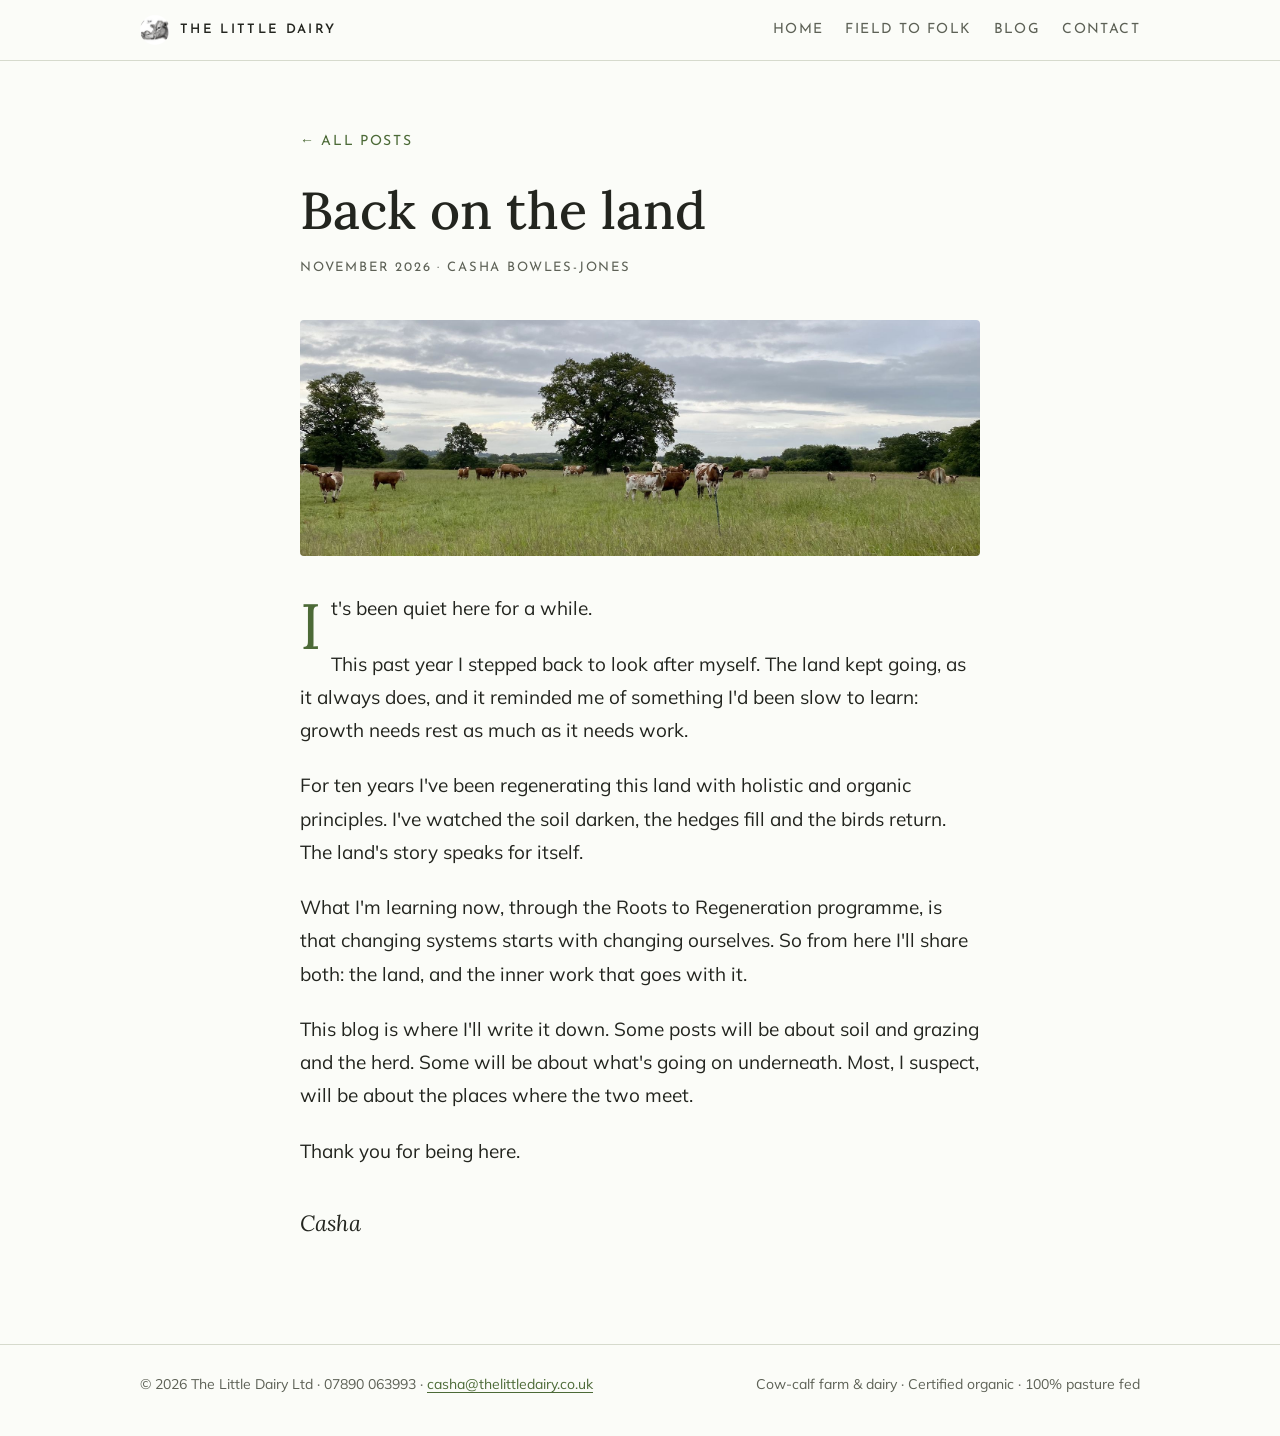
==== back-on-the-land.html @ 722e57b2 "Put the previous blog post back while Casha checks the new one Co-Authored-By: Claude Opus 5.5 <nore" ====
<!doctype html>
<html lang="en-GB">
<head>
<meta charset="utf-8">
<meta name="viewport" content="width=device-width, initial-scale=1, viewport-fit=cover">
<title>Back on the land · The Little Dairy</title>
<meta name="claude:viewport-fit-sides" content="cover">
<meta name="description" content="After a year of stepping back, Casha returns to the land and to writing.">
<meta property="og:type" content="website">
<meta property="og:site_name" content="The Little Dairy">
<meta property="og:title" content="Back on the land · The Little Dairy">
<meta property="og:description" content="After a year of stepping back, Casha returns to the land and to writing.">
<meta property="og:url" content="https://thelittledairy.co.uk/back-on-the-land.html">
<meta property="og:image" content="https://thelittledairy.co.uk/img/share.jpg">
<meta property="og:image:width" content="1200">
<meta property="og:image:height" content="630">
<meta property="og:image:alt" content="The Little Dairy herd grazing on organic pasture in Shropshire">
<meta name="twitter:card" content="summary_large_image">
<link rel="canonical" href="https://thelittledairy.co.uk/back-on-the-land.html">
<link rel="icon" type="image/png" href="favicon.png">
<link rel="apple-touch-icon" href="apple-touch-icon.png">
<link rel="preconnect" href="https://fonts.googleapis.com">
<link rel="preconnect" href="https://fonts.gstatic.com" crossorigin>
<link rel="stylesheet" href="https://fonts.googleapis.com/css2?family=Josefin+Sans:wght@300;400;600&family=Lora:ital,wght@0,500;1,500&family=Mulish:wght@400;600&display=swap">
<link rel="stylesheet" href="style.css">
</head>
<body>

<header class="bar">
  <div class="inner">
    <a class="wordmark" href="index.html"><img src="favicon.png" alt="" width="30" height="30">The Little Dairy</a>
    <nav class="nav" aria-label="Main">
      <a href="index.html">Home</a>
      <a href="field-to-folk.html">Field to Folk</a>
      <a href="blog.html">Blog</a>
      <a href="index.html#contact">Contact</a>
    </nav>
  </div>
</header>

<main>
  <article class="article">
    <div class="inner">
      <a class="back" href="blog.html">← All posts</a>
      <h1 style="margin-top:28px">Back on the land</h1>
      <p class="meta">November 2026 · Casha Bowles-Jones</p>
      <img class="post-img" src="img/cows-and-pasture.jpg" width="1800" height="625" alt="The herd grazing across a wide green pasture under a cloudy sky">
      <p>It's been quiet here for a while.</p>
      <p>This past year I stepped back to look after myself. The land kept going, as it always does, and it reminded me of something I'd been slow to learn: growth needs rest as much as it needs work.</p>
      <p>For ten years I've been regenerating this land with holistic and organic principles. I've watched the soil darken, the hedges fill and the birds return. The land's story speaks for itself.</p>
      <p>What I'm learning now, through the Roots to Regeneration programme, is that changing systems starts with changing ourselves. So from here I'll share both: the land, and the inner work that goes with it.</p>
      <p>This blog is where I'll write it down. Some posts will be about soil and grazing and the herd. Some will be about what's going on underneath. Most, I suspect, will be about the places where the two meet.</p>
      <p>Thank you for being here.</p>
      <p class="sign">Casha</p>
    </div>
  </article>
</main>

<footer>
  <div class="inner">
    <span>© 2026 The Little Dairy Ltd · 07890 063993 · <a href="mailto:casha@thelittledairy.co.uk">casha@thelittledairy.co.uk</a></span>
    <span>Cow-calf farm &amp; dairy · Certified organic · 100% pasture fed</span>
  </div>
</footer>

</body>
</html>
---- style.css ----
/* The Little Dairy: one calm column like a hand-drawn label; logo oval leads, sections follow down the page */
:root {
  --paper: #fbfcf8;
  --ink: #23251f;
  --soft: #5d6156;
  --rule: #d6dacd;
  --pasture: #4c6a37;
  --pasture-ink: #ffffff;
  --band: #eef1e7;
  --display: "Lora", Georgia, "Times New Roman", serif;
  --label: "Josefin Sans", "Gill Sans", "Helvetica Neue", Arial, sans-serif;
  --body: "Mulish", "Helvetica Neue", Arial, sans-serif;
}
@media (prefers-color-scheme: dark) {
  :root:not([data-theme="light"]) {
    --paper: #161813; --ink: #eceee6; --soft: #a9ae9f; --rule: #33372d;
    --pasture: #a4c487; --pasture-ink: #121510; --band: #1e211a; color-scheme: dark;
  }
}
:root[data-theme="dark"] {
  --paper: #161813; --ink: #eceee6; --soft: #a9ae9f; --rule: #33372d;
  --pasture: #a4c487; --pasture-ink: #121510; --band: #1e211a; color-scheme: dark;
}
* { box-sizing: border-box; }
html { scroll-behavior: smooth; }
@media (prefers-reduced-motion: reduce) { html { scroll-behavior: auto; } }
body {
  margin: 0; background: var(--paper); color: var(--ink);
  font-family: var(--body); font-size: 17px; line-height: 1.65;
}
img { max-width: 100%; height: auto; }
a { color: var(--pasture); text-underline-offset: 3px; }
a:focus-visible { outline: 3px solid var(--pasture); outline-offset: 3px; border-radius: 2px; }

.inner {
  max-width: 1040px; margin: 0 auto;
  padding-left: max(20px, env(safe-area-inset-left, 0px));
  padding-right: max(20px, env(safe-area-inset-right, 0px));
}

/* top bar */
.bar { border-bottom: 1px solid var(--rule); }
.bar .inner { display: flex; align-items: center; justify-content: space-between; gap: 10px 16px; padding-block: 14px; flex-wrap: wrap; }
.wordmark { display: flex; align-items: center; gap: 10px; font-family: var(--label); font-weight: 600; letter-spacing: .18em; text-transform: uppercase; font-size: 13px; color: var(--ink); text-decoration: none; }
.wordmark img { width: 30px; height: 30px; border-radius: 50%; }
.nav { display: flex; gap: 22px; flex-wrap: wrap; }
.nav a { font-family: var(--label); font-size: 14px; letter-spacing: .1em; text-transform: uppercase; color: var(--soft); text-decoration: none; padding-block: 4px; border-bottom: 1px solid transparent; }
.nav a:hover { color: var(--ink); }
.nav a[aria-current="page"] { color: var(--ink); border-bottom-color: var(--pasture); }

/* type */
.eyebrow { font-family: var(--label); font-size: 13px; letter-spacing: .2em; text-transform: uppercase; color: var(--pasture); margin: 0 0 14px; }
h1, h2, h3 { font-family: var(--display); font-weight: 500; text-wrap: balance; margin: 0; }
h1 { font-size: clamp(34px, 5vw, 52px); line-height: 1.12; }
h1 em, h2 em { font-style: italic; color: var(--pasture); }
h2 { font-size: clamp(28px, 3.6vw, 38px); line-height: 1.2; }
.lede { font-size: 19px; color: var(--soft); max-width: 34em; margin: 20px 0 0; }

/* home hero */
.hero .inner { display: grid; grid-template-columns: minmax(0, 300px) minmax(0, 1fr); gap: 56px; align-items: center; padding-block: 56px 64px; }
.oval { width: 100%; max-width: 300px; justify-self: center; filter: drop-shadow(0 10px 24px rgba(30, 40, 20, .12)); }
.badges { list-style: none; padding: 0; margin: 28px 0 0; display: flex; flex-wrap: wrap; gap: 10px; }
.badges li { font-family: var(--label); font-size: 13px; letter-spacing: .14em; text-transform: uppercase; border: 1px solid var(--rule); padding: 8px 14px 6px; border-radius: 999px; color: var(--ink); }

/* inner page head */
.page-head .inner { padding-block: 64px 24px; }
.page-head .lede { max-width: 38em; }

/* sections */
section { scroll-margin-top: 24px; }
.block .inner { padding-block: 72px; }
.block + .block .inner { border-top: 1px solid var(--rule); }
.band { background: var(--band); }
.band .inner, .band + .block .inner { border-top: 0 !important; }
.section-head { max-width: 40em; margin-bottom: 36px; }
.section-head p { color: var(--soft); margin: 14px 0 0; }

.story { display: grid; grid-template-columns: minmax(0, 1.1fr) minmax(0, .9fr); gap: 56px; align-items: start; }
.story p { margin: 0 0 18px; max-width: 36em; }
.quote { font-family: var(--display); font-style: italic; font-size: 24px; line-height: 1.4; margin: 0; padding-left: 22px; border-left: 2px solid var(--pasture); color: var(--ink); }
.quote cite { display: block; margin-top: 12px; font-family: var(--label); font-style: normal; font-size: 13px; letter-spacing: .14em; text-transform: uppercase; color: var(--soft); }

.ways { display: grid; grid-template-columns: repeat(3, minmax(0, 1fr)); gap: 40px; }
.ways h3 { font-size: 22px; margin-bottom: 10px; }
.ways p { margin: 0; color: var(--soft); }
.tag { font-family: var(--label); font-size: 12px; letter-spacing: .2em; text-transform: uppercase; color: var(--pasture); display: block; margin-bottom: 10px; }

/* coming soon */
.soon { display: grid; grid-template-columns: minmax(0, 1fr) minmax(0, 1fr); gap: 48px; align-items: center; }
.soon-mark { font-family: var(--display); font-style: italic; font-size: clamp(40px, 6vw, 64px); line-height: 1.05; color: var(--pasture); margin: 0; }
.soon p { margin: 0 0 16px; color: var(--soft); max-width: 34em; }

/* teaser cards */
.cards { display: grid; grid-template-columns: repeat(3, minmax(0, 1fr)); gap: 24px; }
.card { border: 1px solid var(--rule); background: var(--paper); padding: 28px 26px; border-radius: 4px; display: flex; flex-direction: column; gap: 10px; }
.card h3 { font-size: 22px; }
.card p { margin: 0; color: var(--soft); font-size: 16px; }
.more { font-family: var(--label); font-size: 14px; letter-spacing: .12em; text-transform: uppercase; font-weight: 600; text-decoration: none; display: inline-flex; gap: 8px; align-items: center; margin-top: 28px; }
.more:hover { text-decoration: underline; }

/* experiences */
.exp { display: grid; grid-template-columns: minmax(0, 220px) minmax(0, 1fr); gap: 40px; padding-block: 40px; border-top: 1px solid var(--rule); }
.exp:first-child { border-top: 0; padding-top: 0; }
.exp h3 { font-size: 28px; }
.exp p { margin: 0 0 14px; max-width: 38em; }
.exp ul { margin: 0; padding-left: 1.2em; color: var(--soft); display: grid; gap: 6px; }
.exp .tag { margin-top: 6px; }

.steps { list-style: none; margin: 0; padding: 0; display: grid; grid-template-columns: repeat(3, minmax(0, 1fr)); gap: 32px; counter-reset: step; }
.steps li { counter-increment: step; }
.steps li::before { content: counter(step); display: grid; place-items: center; width: 40px; height: 40px; border-radius: 50%; border: 1px solid var(--pasture); color: var(--pasture); font-family: var(--display); font-size: 19px; margin-bottom: 14px; }
.steps h3 { font-size: 20px; margin-bottom: 6px; }
.steps p { margin: 0; color: var(--soft); }
.book { margin-top: 40px; display: flex; flex-wrap: wrap; gap: 12px 28px; align-items: baseline; }
.book .big { font-family: var(--display); font-size: clamp(26px, 3.4vw, 34px); color: var(--ink); text-decoration: none; font-variant-numeric: tabular-nums; }
.book span { color: var(--soft); }

/* blog */
.posts { display: grid; gap: 0; }
.post-row { display: grid; grid-template-columns: minmax(0, 160px) minmax(0, 1fr); gap: 32px; padding-block: 32px; border-top: 1px solid var(--rule); text-decoration: none; color: inherit; }
.post-row:first-child { border-top: 0; padding-top: 0; }
.post-row time { font-family: var(--label); font-size: 13px; letter-spacing: .14em; text-transform: uppercase; color: var(--soft); padding-top: 6px; }
.post-row h3 { font-size: 26px; margin-bottom: 8px; }
.post-row:hover h3 { color: var(--pasture); }
.post-row p { margin: 0; color: var(--soft); max-width: 36em; }
.empty { color: var(--soft); font-style: italic; }

.article .inner { max-width: 720px; padding-block: 64px 80px; }
.article .meta { font-family: var(--label); font-size: 13px; letter-spacing: .14em; text-transform: uppercase; color: var(--soft); margin: 18px 0 40px; }
.article p { font-size: 19px; line-height: 1.75; margin: 0 0 22px; }
.article .meta + p::first-letter, .article .post-img + p::first-letter { font-family: var(--display); float: left; font-size: 64px; line-height: .9; padding: 6px 10px 0 0; color: var(--pasture); }
.article .sign { font-family: var(--display); font-style: italic; font-size: 22px; margin-top: 36px; }
.back { font-family: var(--label); font-size: 14px; letter-spacing: .12em; text-transform: uppercase; text-decoration: none; }

/* photos */
.banner { margin: 0; }
.banner img { display: block; width: 100%; height: auto; aspect-ratio: 1800 / 625; object-fit: cover; max-height: 420px; }
.banner figcaption, .photo figcaption { font-family: var(--label); font-size: 12px; letter-spacing: .14em; text-transform: uppercase; color: var(--soft); }
.banner figcaption { padding-block: 10px 0; }
.photo { margin: 0 0 16px; }
.photo img { display: block; width: 100%; height: auto; aspect-ratio: 4 / 3; object-fit: cover; border-radius: 4px; }
.photo figcaption { margin-top: 8px; }
.story-side { display: grid; gap: 28px; }
.card img { display: block; width: calc(100% + 52px); max-width: none; margin: -28px -26px 8px; aspect-ratio: 4 / 3; height: auto; object-fit: cover; border-radius: 4px 4px 0 0; }
.exp-img { display: block; width: 100%; aspect-ratio: 4 / 3; height: auto; object-fit: cover; border-radius: 4px; margin-top: 16px; }
.post-img { display: block; width: 100%; height: auto; border-radius: 4px; margin: 0 0 36px; }
.exp { grid-template-columns: minmax(0, 280px) minmax(0, 1fr); }

.voice { max-width: 40em; }
.voice p:not(.eyebrow) { font-size: 19px; line-height: 1.75; margin: 0 0 18px; }
.voice .sign { font-family: var(--display); font-style: italic; font-size: 22px; color: var(--pasture); }

/* contact */
.contact { display: grid; grid-template-columns: repeat(2, minmax(0, 1fr)); gap: 32px; margin: 0; max-width: 760px; }
.contact dt { font-family: var(--label); font-size: 12px; letter-spacing: .2em; text-transform: uppercase; color: var(--soft); margin-bottom: 6px; }
.contact dd { margin: 0; font-size: 19px; font-variant-numeric: tabular-nums; overflow-wrap: anywhere; }
.contact dd a { color: var(--ink); }

footer { border-top: 1px solid var(--rule); }
footer .inner { padding-block: 28px 40px; display: flex; flex-wrap: wrap; gap: 8px 24px; justify-content: space-between; font-size: 14px; color: var(--soft); }

@media (max-width: 820px) {
  .hero .inner { grid-template-columns: 1fr; gap: 32px; padding-block: 40px 48px; text-align: center; }
  .oval { max-width: 220px; }
  .hero .lede { margin-inline: auto; }
  .badges { justify-content: center; }
  .story, .ways, .cards, .contact, .soon, .steps, .exp, .post-row { grid-template-columns: 1fr; gap: 20px; }
  .block .inner { padding-block: 56px; }
  .page-head .inner { padding-block: 44px 8px; }
}
@media (max-width: 480px) {
  .nav { gap: 16px; }
  .nav a { font-size: 12px; }
  .article p { font-size: 18px; }
}
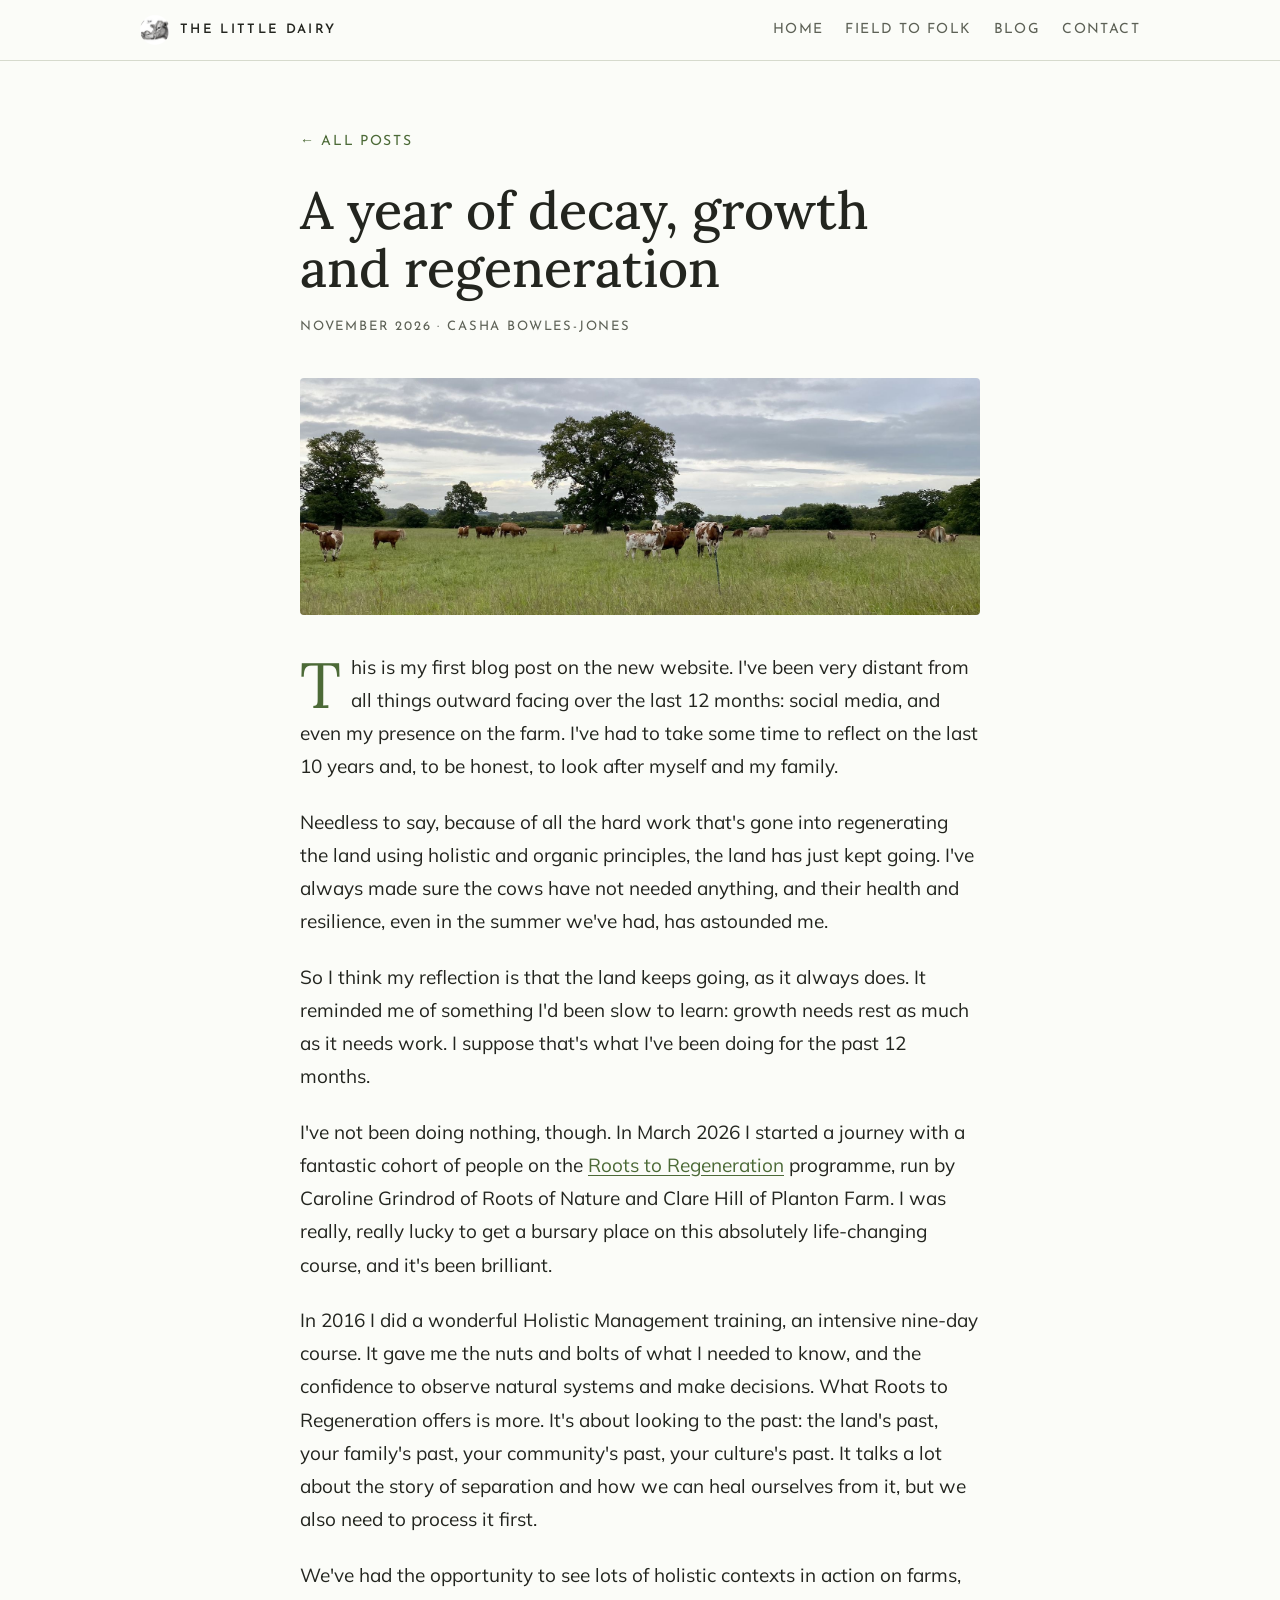
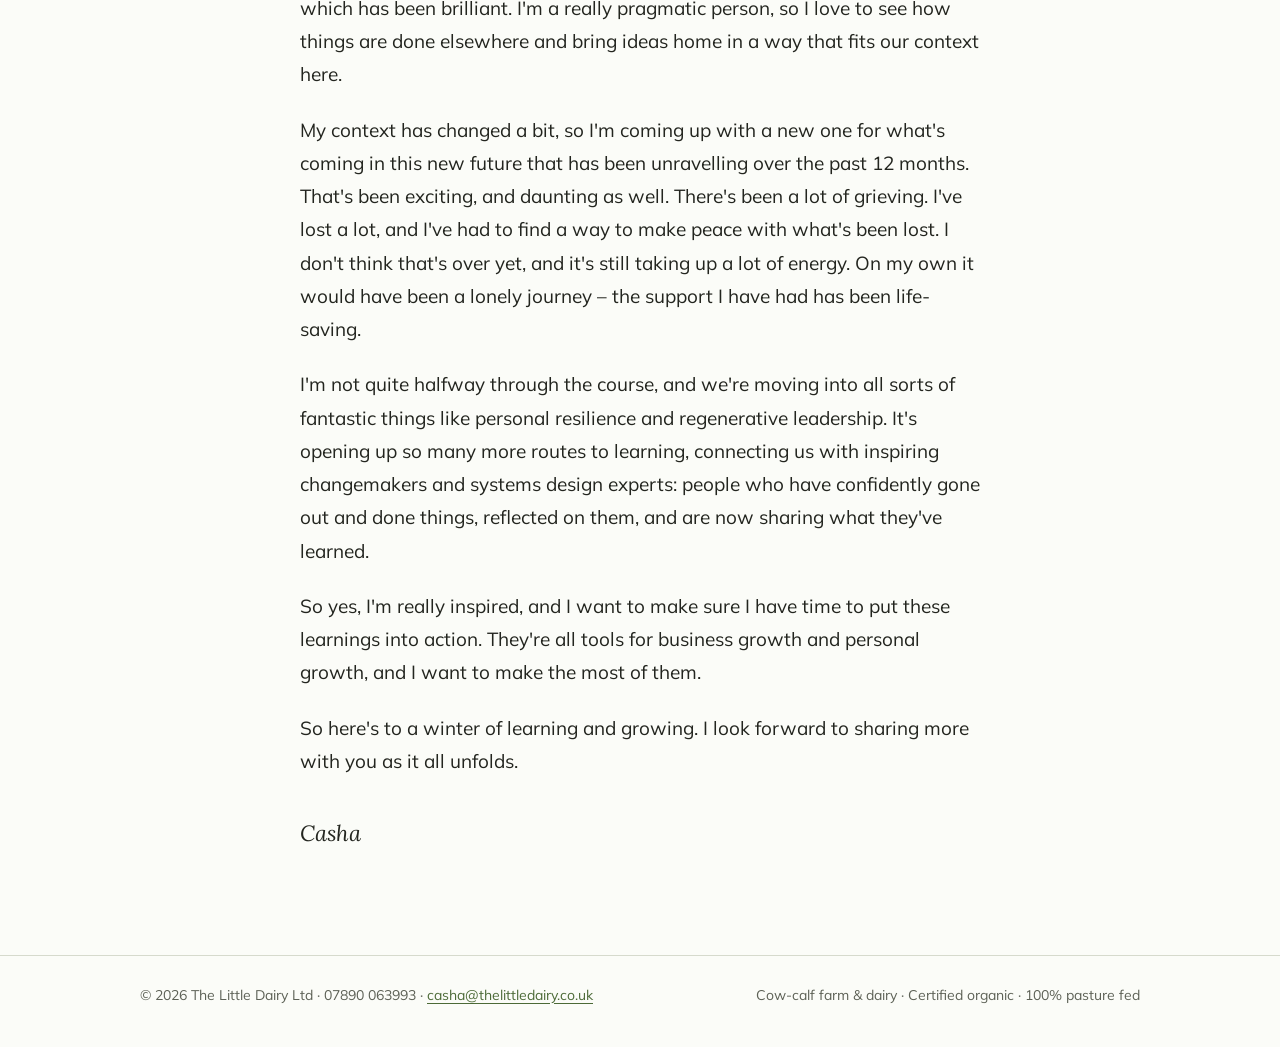
==== commit 2db5f7e4: "Blog: 'A year of decay, growth and regeneration', in Casha's own words Co-Authored-By: Claude Opus 5" ====
--- a/back-on-the-land.html
+++ b/back-on-the-land.html
@@ -3,13 +3,13 @@
 <head>
 <meta charset="utf-8">
 <meta name="viewport" content="width=device-width, initial-scale=1, viewport-fit=cover">
-<title>Back on the land · The Little Dairy</title>
+<title>A year of decay, growth and regeneration · The Little Dairy</title>
 <meta name="claude:viewport-fit-sides" content="cover">
-<meta name="description" content="After a year of stepping back, Casha returns to the land and to writing.">
+<meta name="description" content="After a year of stepping back, Casha reflects on rest, the land, and her journey with the Roots to Regeneration programme.">
 <meta property="og:type" content="website">
 <meta property="og:site_name" content="The Little Dairy">
-<meta property="og:title" content="Back on the land · The Little Dairy">
-<meta property="og:description" content="After a year of stepping back, Casha returns to the land and to writing.">
+<meta property="og:title" content="A year of decay, growth and regeneration · The Little Dairy">
+<meta property="og:description" content="After a year of stepping back, Casha reflects on rest, the land, and her journey with the Roots to Regeneration programme.">
 <meta property="og:url" content="https://thelittledairy.co.uk/back-on-the-land.html">
 <meta property="og:image" content="https://thelittledairy.co.uk/img/share.jpg">
 <meta property="og:image:width" content="1200">
@@ -42,15 +42,19 @@
   <article class="article">
     <div class="inner">
       <a class="back" href="blog.html">← All posts</a>
-      <h1 style="margin-top:28px">Back on the land</h1>
+      <h1 style="margin-top:28px">A year of decay, growth and regeneration</h1>
       <p class="meta">November 2026 · Casha Bowles-Jones</p>
       <img class="post-img" src="img/cows-and-pasture.jpg" width="1800" height="625" alt="The herd grazing across a wide green pasture under a cloudy sky">
-      <p>It's been quiet here for a while.</p>
-      <p>This past year I stepped back to look after myself. The land kept going, as it always does, and it reminded me of something I'd been slow to learn: growth needs rest as much as it needs work.</p>
-      <p>For ten years I've been regenerating this land with holistic and organic principles. I've watched the soil darken, the hedges fill and the birds return. The land's story speaks for itself.</p>
-      <p>What I'm learning now, through the Roots to Regeneration programme, is that changing systems starts with changing ourselves. So from here I'll share both: the land, and the inner work that goes with it.</p>
-      <p>This blog is where I'll write it down. Some posts will be about soil and grazing and the herd. Some will be about what's going on underneath. Most, I suspect, will be about the places where the two meet.</p>
-      <p>Thank you for being here.</p>
+      <p>This is my first blog post on the new website. I've been very distant from all things outward facing over the last 12 months: social media, and even my presence on the farm. I've had to take some time to reflect on the last 10 years and, to be honest, to look after myself and my family.</p>
+      <p>Needless to say, because of all the hard work that's gone into regenerating the land using holistic and organic principles, the land has just kept going. I've always made sure the cows have not needed anything, and their health and resilience, even in the summer we've had, has astounded me.</p>
+      <p>So I think my reflection is that the land keeps going, as it always does. It reminded me of something I'd been slow to learn: growth needs rest as much as it needs work. I suppose that's what I've been doing for the past 12 months.</p>
+      <p>I've not been doing nothing, though. In March 2026 I started a journey with a fantastic cohort of people on the <a href="https://rootsofnature.co.uk/roots-to-regeneration/" rel="noopener">Roots to Regeneration</a> programme, run by Caroline Grindrod of Roots of Nature and Clare Hill of Planton Farm. I was really, really lucky to get a bursary place on this absolutely life-changing course, and it's been brilliant.</p>
+      <p>In 2016 I did a wonderful Holistic Management training, an intensive nine-day course. It gave me the nuts and bolts of what I needed to know, and the confidence to observe natural systems and make decisions. What Roots to Regeneration offers is more. It's about looking to the past: the land's past, your family's past, your community's past, your culture's past. It talks a lot about the story of separation and how we can heal ourselves from it, but we also need to process it first.</p>
+      <p>We've had the opportunity to see lots of holistic contexts in action on farms, which has been brilliant. I'm a really pragmatic person, so I love to see how things are done elsewhere and bring ideas home in a way that fits our context here.</p>
+      <p>My context has changed a bit, so I'm coming up with a new one for what's coming in this new future that has been unravelling over the past 12 months. That's been exciting, and daunting as well. There's been a lot of grieving. I've lost a lot, and I've had to find a way to make peace with what's been lost. I don't think that's over yet, and it's still taking up a lot of energy. On my own it would have been a lonely journey – the support I have had has been life-saving.</p>
+      <p>I'm not quite halfway through the course, and we're moving into all sorts of fantastic things like personal resilience and regenerative leadership. It's opening up so many more routes to learning, connecting us with inspiring changemakers and systems design experts: people who have confidently gone out and done things, reflected on them, and are now sharing what they've learned.</p>
+      <p>So yes, I'm really inspired, and I want to make sure I have time to put these learnings into action. They're all tools for business growth and personal growth, and I want to make the most of them.</p>
+      <p>So here's to a winter of learning and growing. I look forward to sharing more with you as it all unfolds.</p>
       <p class="sign">Casha</p>
     </div>
   </article>
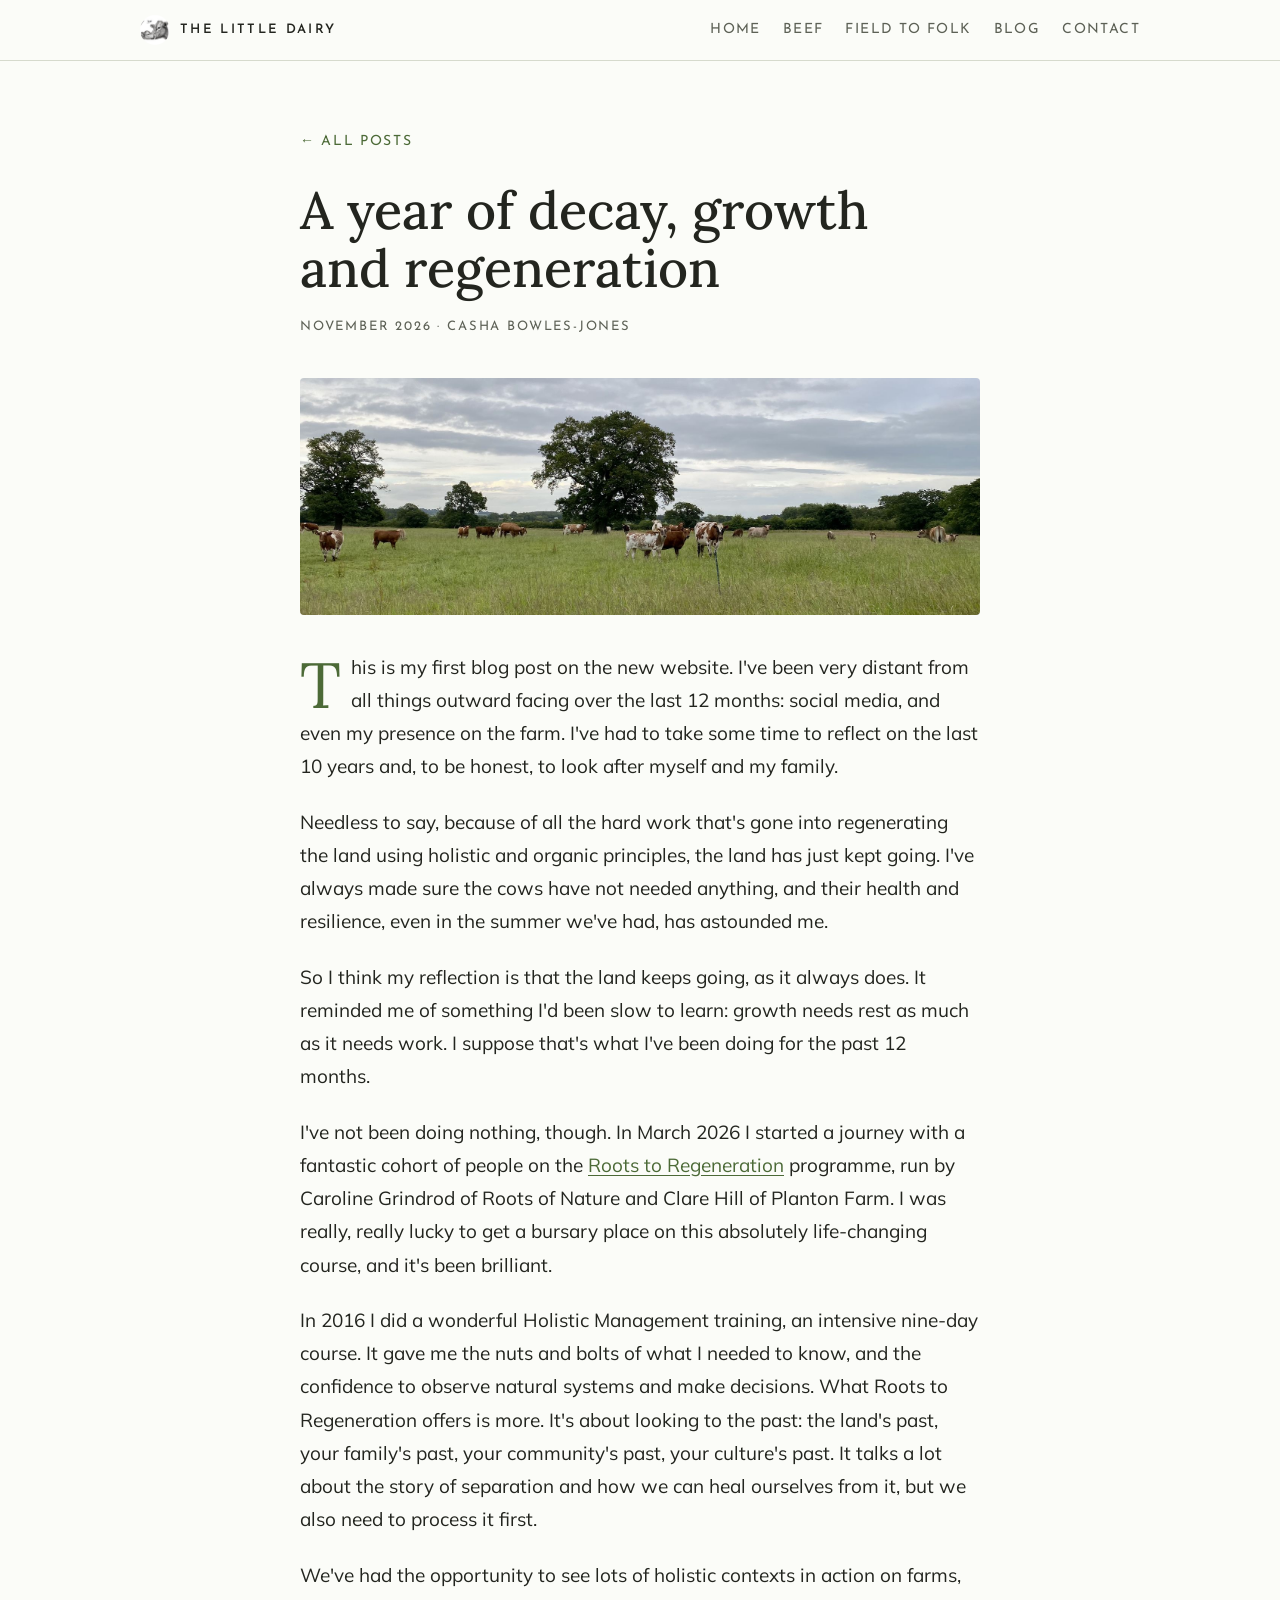
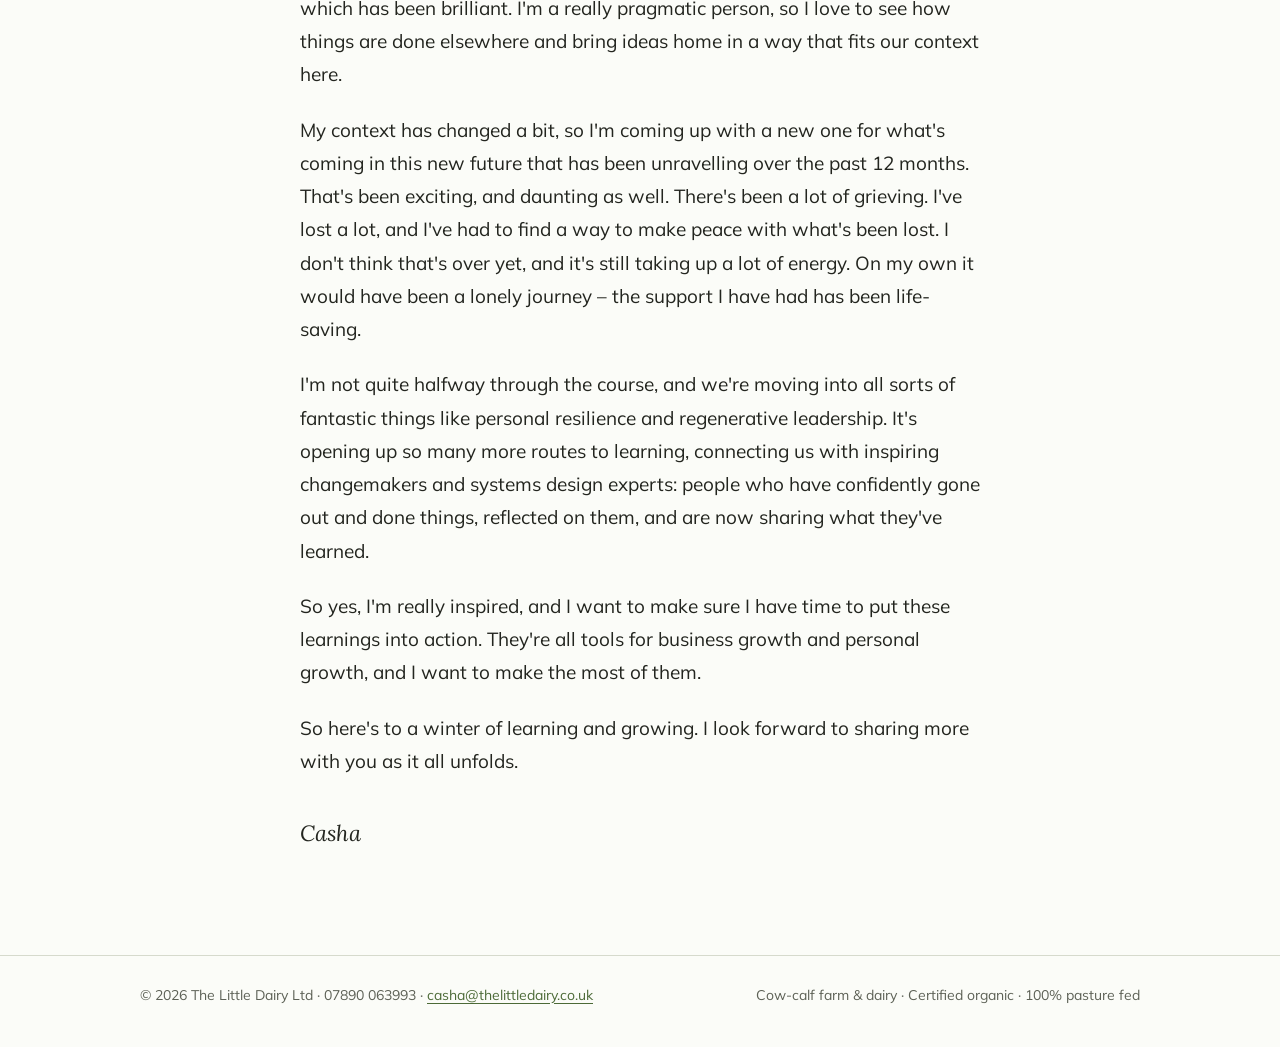
==== commit ec352f54: "Add Beef page and menu link New beef.html: Casha's story of the steer, Small and Large Family Boxes," ====
--- a/back-on-the-land.html
+++ b/back-on-the-land.html
@@ -31,6 +31,7 @@
     <a class="wordmark" href="index.html"><img src="favicon.png" alt="" width="30" height="30">The Little Dairy</a>
     <nav class="nav" aria-label="Main">
       <a href="index.html">Home</a>
+      <a href="beef.html">Beef</a>
       <a href="field-to-folk.html">Field to Folk</a>
       <a href="blog.html">Blog</a>
       <a href="index.html#contact">Contact</a>
--- a/style.css
+++ b/style.css
@@ -173,3 +173,46 @@
   .nav a { font-size: 12px; }
   .article p { font-size: 18px; }
 }
+
+/* article headings and lists */
+.article h2 { font-size: 28px; margin: 48px 0 18px; }
+.article ul, .article ol { font-size: 19px; line-height: 1.7; margin: 0 0 22px; padding-left: 1.3em; }
+.article li { margin-bottom: 10px; }
+.article li::marker { color: var(--pasture); }
+.article .further { font-size: 16px; color: var(--soft); border-top: 1px solid var(--rule); padding-top: 20px; margin-top: 40px; }
+
+/* latest post on home page */
+.latest .inner { padding-block: 56px; }
+.latest h2 { font-size: 32px; margin-bottom: 14px; }
+.latest .lede { margin-top: 0; }
+.latest-link { margin: 22px 0 0; font-family: var(--label); font-size: 14px; letter-spacing: .12em; text-transform: uppercase; }
+.latest-link a { text-decoration: none; border-bottom: 1px solid var(--pasture); padding-bottom: 3px; }
+@media (max-width: 760px) {
+  .article h2 { font-size: 24px; }
+  .article ul, .article ol { font-size: 18px; }
+  .latest h2 { font-size: 26px; }
+}
+
+/* photos inside posts */
+.post-fig { margin: 8px 0 32px; }
+.post-fig img { display: block; width: 100%; height: auto; border-radius: 4px; }
+.post-fig.portrait img { max-width: 420px; margin-inline: auto; }
+.post-fig figcaption { font-size: 14px; color: var(--soft); margin-top: 10px; }
+/* beef page */
+.boxes { display: grid; grid-template-columns: repeat(2, minmax(0, 1fr)); gap: 24px; max-width: 880px; }
+.boxes ul { margin: 6px 0 0; padding-left: 1.2em; color: var(--soft); display: grid; gap: 6px; }
+.boxes li::marker { color: var(--pasture); }
+.card .box-price { font-family: var(--display); font-size: 34px; color: var(--pasture) !important; line-height: 1.2; }
+.card .box-price span { display: block; font-family: var(--body); font-size: 15px; color: var(--soft); }
+.note { color: var(--soft); font-size: 16px; margin: 24px 0 0; max-width: 38em; }
+.table-wrap { overflow-x: auto; max-width: 720px; }
+.price-table { width: 100%; border-collapse: collapse; font-variant-numeric: tabular-nums; }
+.price-table th, .price-table td { text-align: left; padding: 14px 12px; border-bottom: 1px solid var(--rule); font-weight: 400; }
+.price-table thead th { font-family: var(--label); font-size: 12px; letter-spacing: .16em; text-transform: uppercase; color: var(--soft); }
+.price-table tbody th { font-family: var(--display); font-size: 19px; }
+.price-table tbody th span { display: block; font-family: var(--body); font-size: 14px; color: var(--soft); }
+.price-table .num { text-align: right; white-space: nowrap; }
+@media (max-width: 760px) {
+  .boxes { grid-template-columns: 1fr; }
+  .price-table th, .price-table td { padding: 12px 6px; }
+}
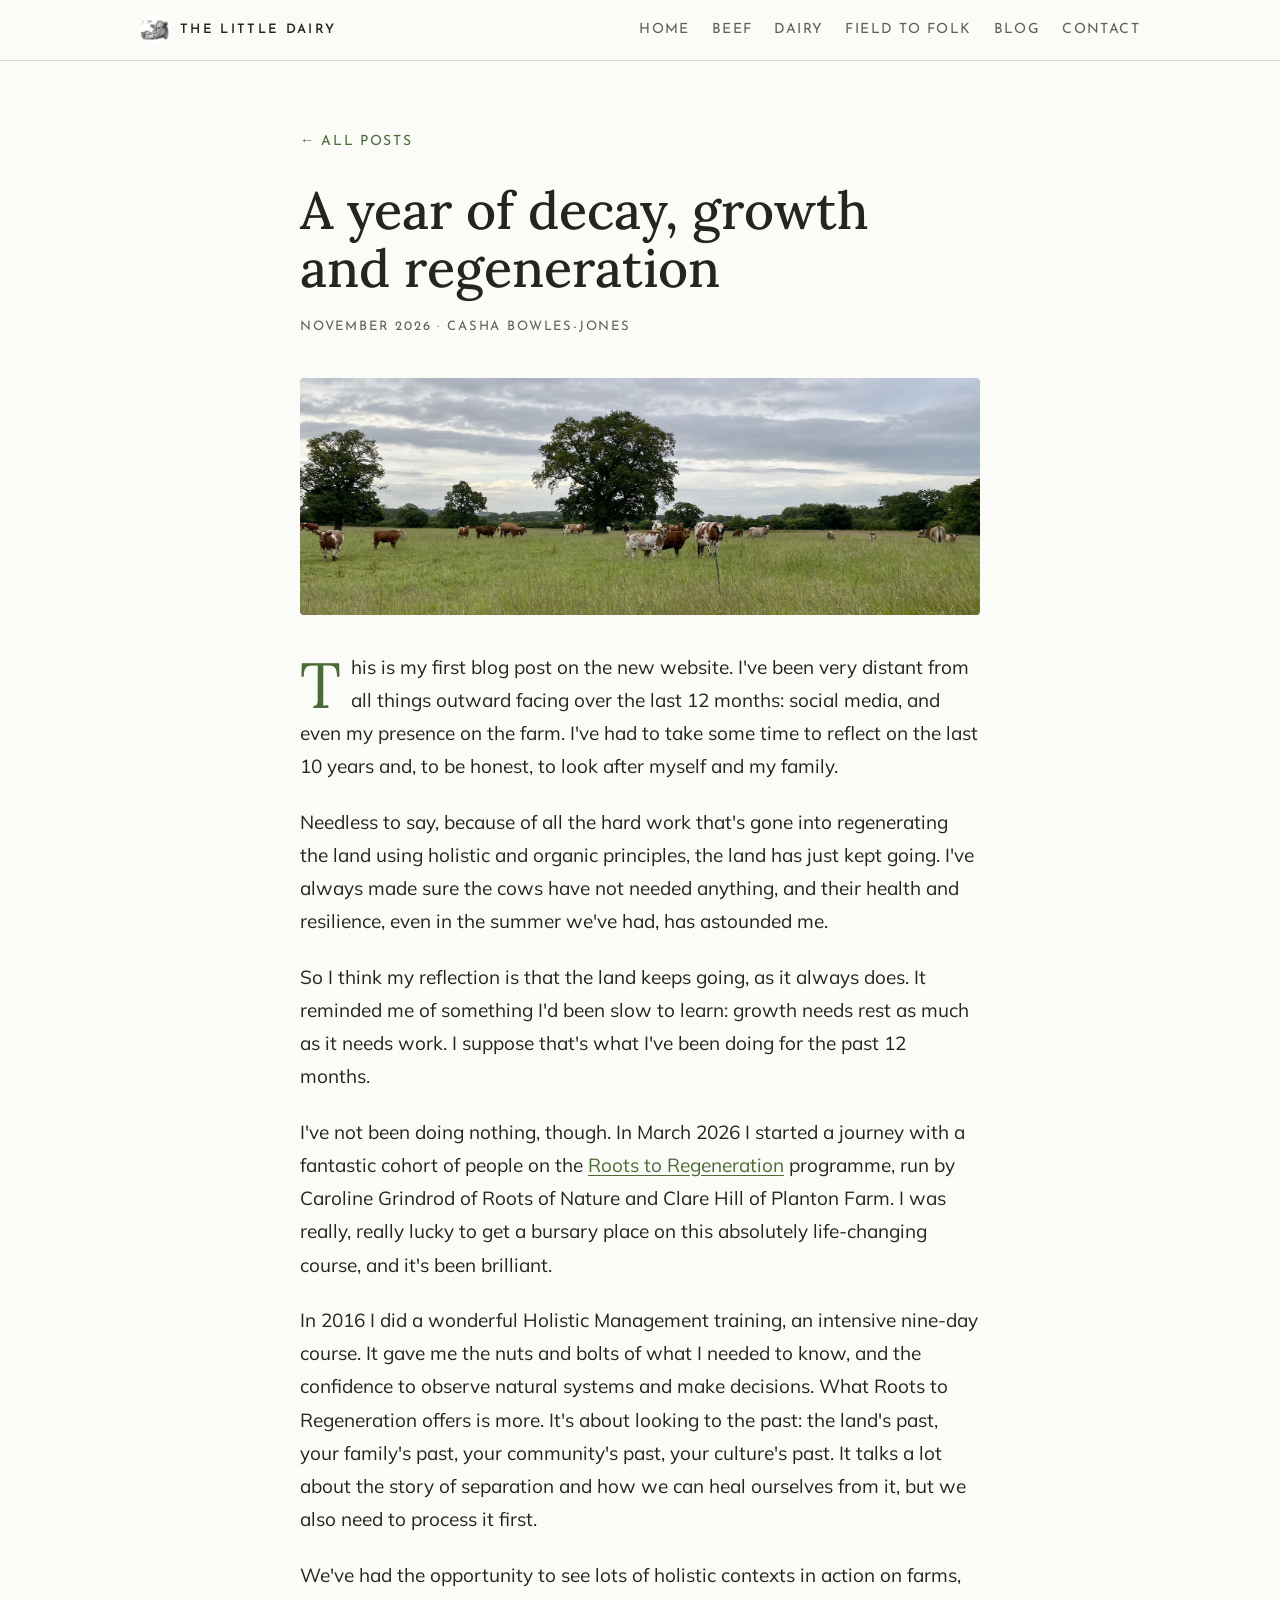
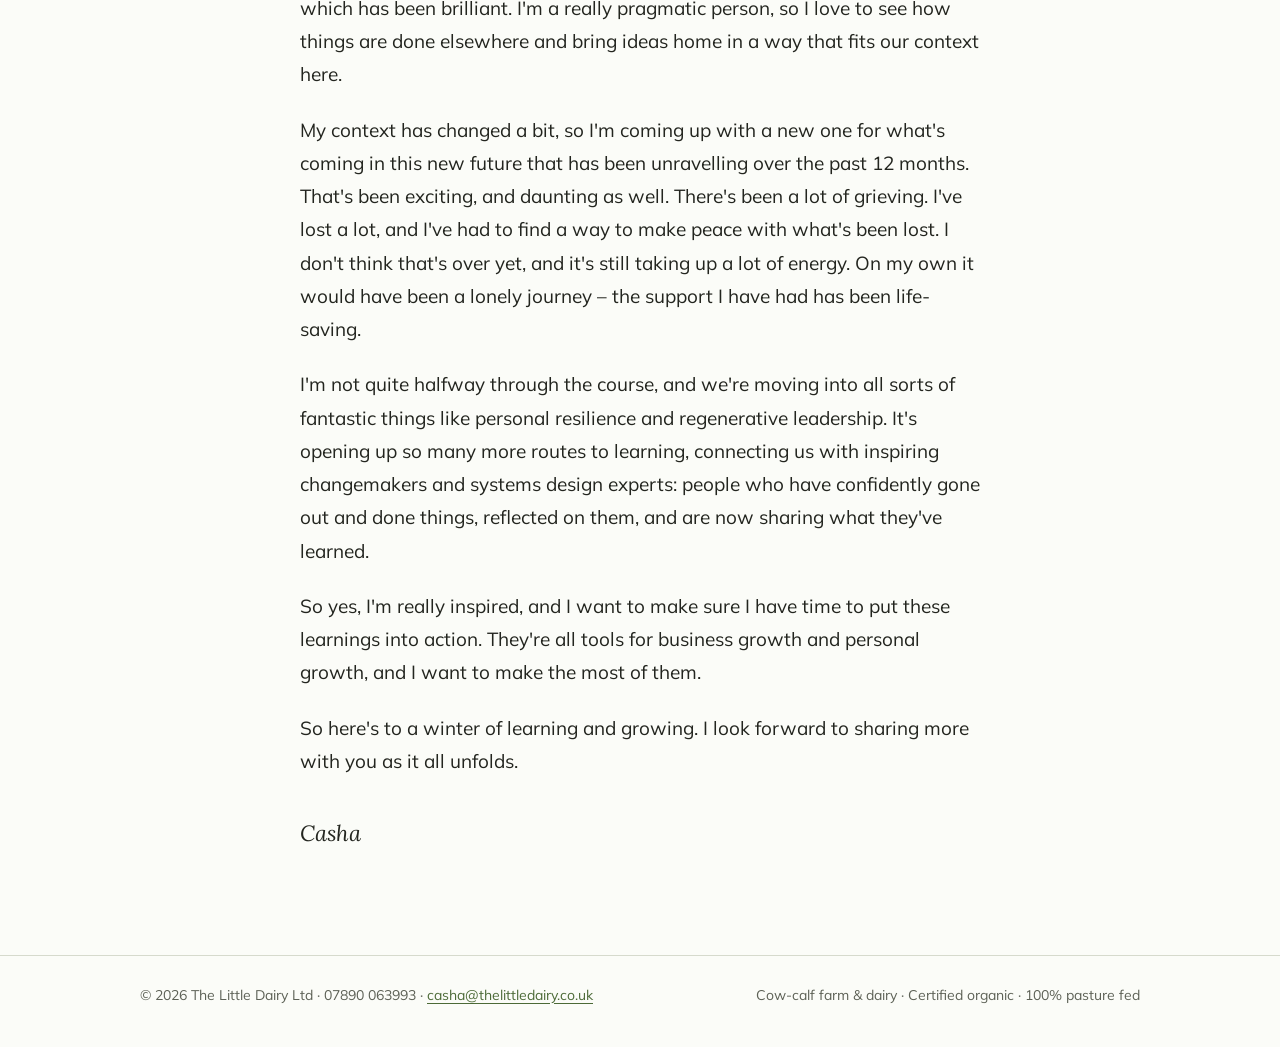
==== commit b3a252b7: "Add Dairy page and menu link New dairy.html for the dairy products coming spring 2027: cow-with-calf" ====
--- a/back-on-the-land.html
+++ b/back-on-the-land.html
@@ -32,6 +32,7 @@
     <nav class="nav" aria-label="Main">
       <a href="index.html">Home</a>
       <a href="beef.html">Beef</a>
+      <a href="dairy.html">Dairy</a>
       <a href="field-to-folk.html">Field to Folk</a>
       <a href="blog.html">Blog</a>
       <a href="index.html#contact">Contact</a>
--- a/style.css
+++ b/style.css
@@ -216,3 +216,15 @@
   .boxes { grid-template-columns: 1fr; }
   .price-table th, .price-table td { padding: 12px 6px; }
 }
+
+/* dairy comparison table */
+.compare-table td { color: var(--soft); vertical-align: top; }
+.compare-table td:last-child { color: var(--ink, inherit); font-weight: 600; }
+.compare-table thead th:last-child { color: var(--pasture); }
+@media (max-width: 760px) { .compare-table th, .compare-table td { font-size: 15px; } }
+
+/* six menu items: keep them on one line on small phones */
+@media (max-width: 430px) {
+  .nav { gap: 10px 12px; }
+  .nav a { font-size: 11px; letter-spacing: .06em; }
+}
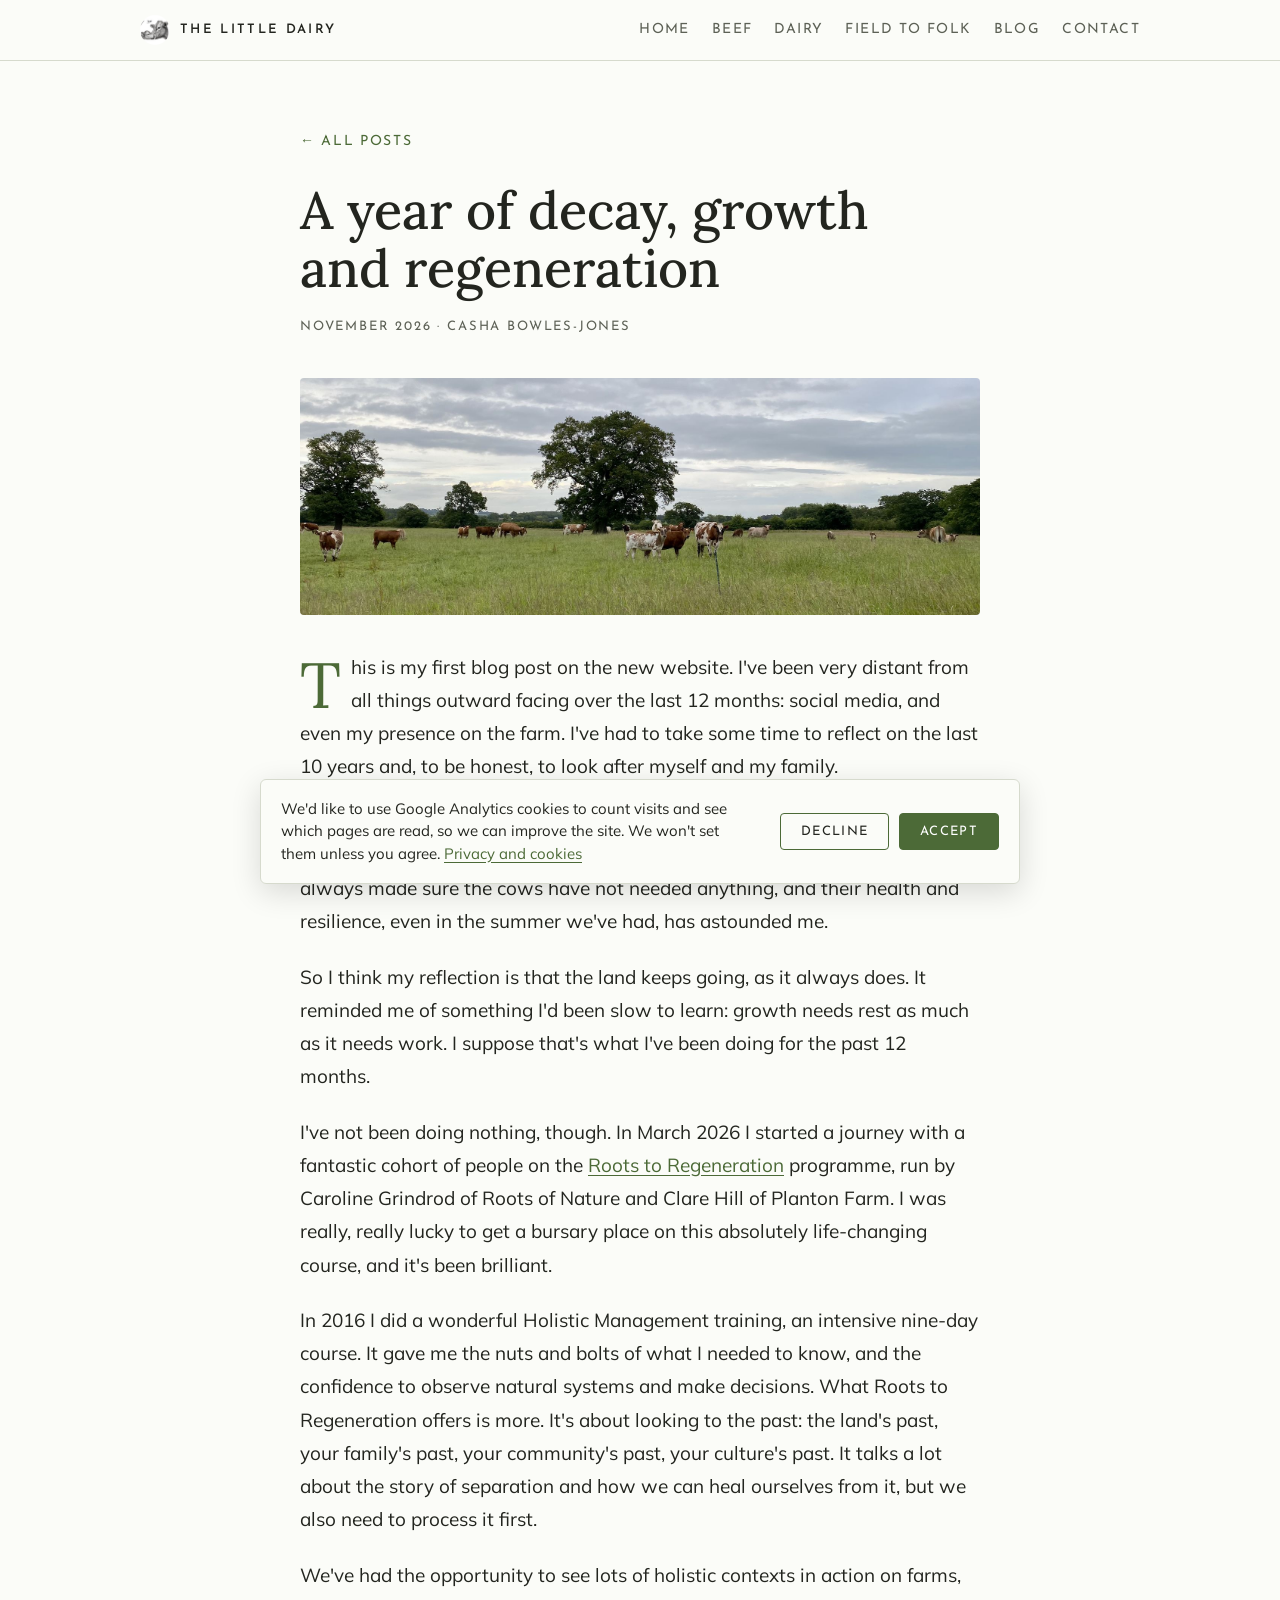
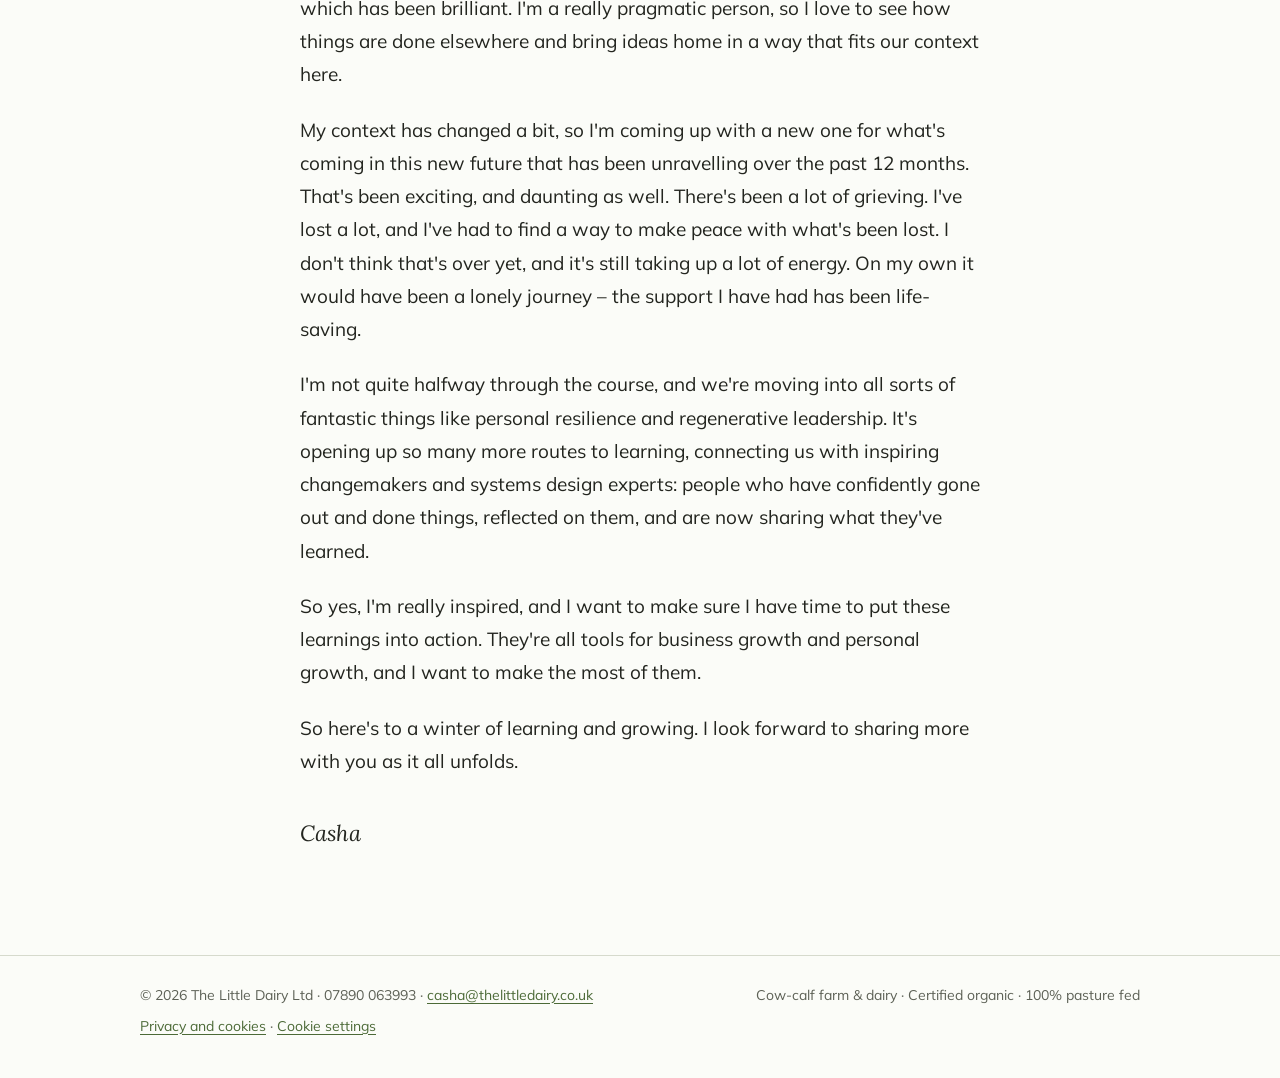
==== commit 4330a139: "Add cookie banner, Google Analytics and privacy page Google Analytics (G-9Y9ELCXMSN) loads only afte" ====
--- a/back-on-the-land.html
+++ b/back-on-the-land.html
@@ -66,8 +66,10 @@
   <div class="inner">
     <span>© 2026 The Little Dairy Ltd · 07890 063993 · <a href="mailto:casha@thelittledairy.co.uk">casha@thelittledairy.co.uk</a></span>
     <span>Cow-calf farm &amp; dairy · Certified organic · 100% pasture fed</span>
+    <span><a href="privacy.html">Privacy and cookies</a> · <a href="#" data-cookie-settings>Cookie settings</a></span>
   </div>
 </footer>
 
+<script src="consent.js" defer></script>
 </body>
 </html>
--- a/style.css
+++ b/style.css
@@ -228,3 +228,13 @@
   .nav { gap: 10px 12px; }
   .nav a { font-size: 11px; letter-spacing: .06em; }
 }
+
+/* cookie banner */
+#cookie-banner { position: fixed; left: 16px; right: 16px; bottom: 16px; z-index: 50; max-width: 760px; margin: 0 auto; background: var(--paper); color: var(--ink); border: 1px solid var(--rule); border-radius: 6px; box-shadow: 0 8px 30px rgba(0,0,0,.14); padding: 18px 20px; display: flex; gap: 16px 24px; align-items: center; flex-wrap: wrap; font-size: 15px; }
+#cookie-banner p { margin: 0; flex: 1 1 320px; line-height: 1.5; }
+#cookie-banner .cookie-buttons { display: flex; gap: 10px; }
+#cookie-banner button { font-family: var(--label); font-size: 13px; letter-spacing: .1em; text-transform: uppercase; padding: 11px 20px; border-radius: 4px; border: 1px solid var(--pasture); background: transparent; color: var(--ink); cursor: pointer; }
+#cookie-banner button[data-choice="accepted"] { background: var(--pasture); color: #fff; }
+#cookie-banner button:focus-visible { outline: 2px solid var(--pasture); outline-offset: 2px; }
+.cookie-table td, .cookie-table th { font-size: 15px; vertical-align: top; }
+.privacy h2 { font-size: 26px; margin: 40px 0 14px; }
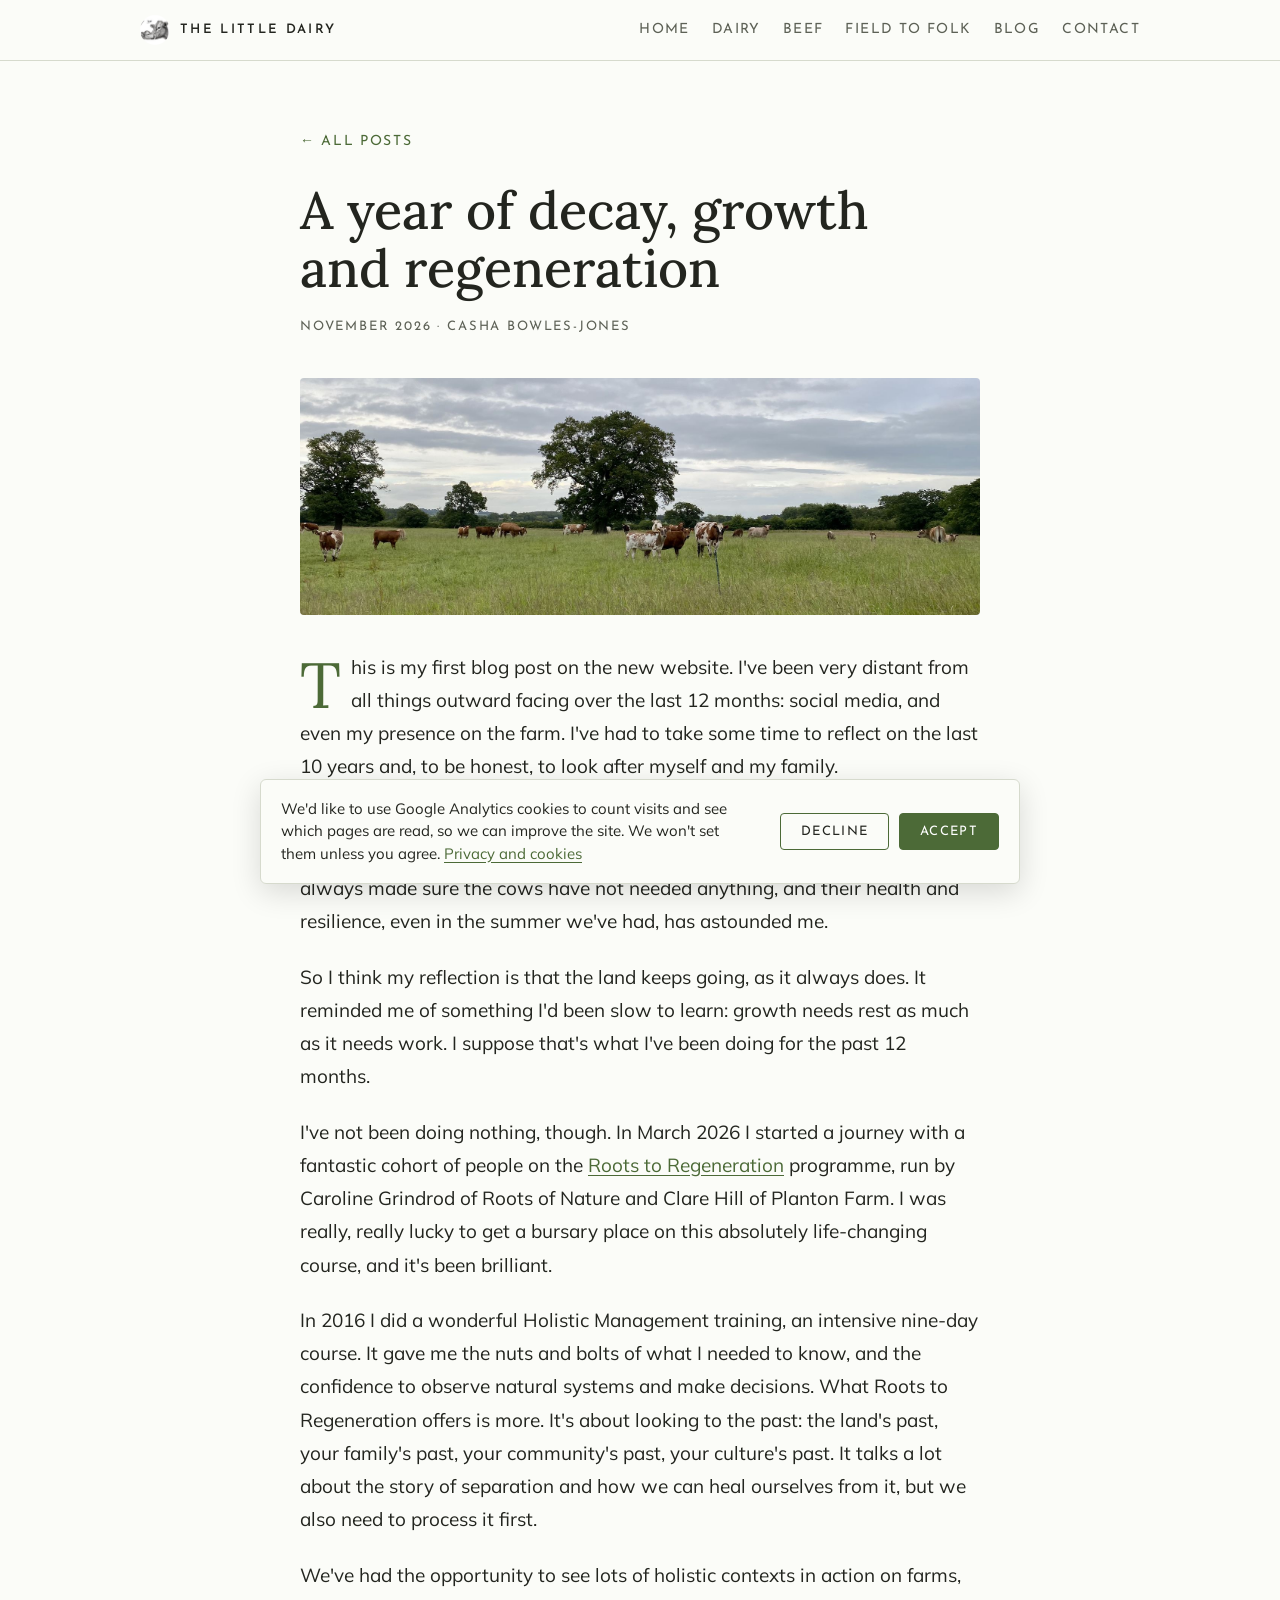
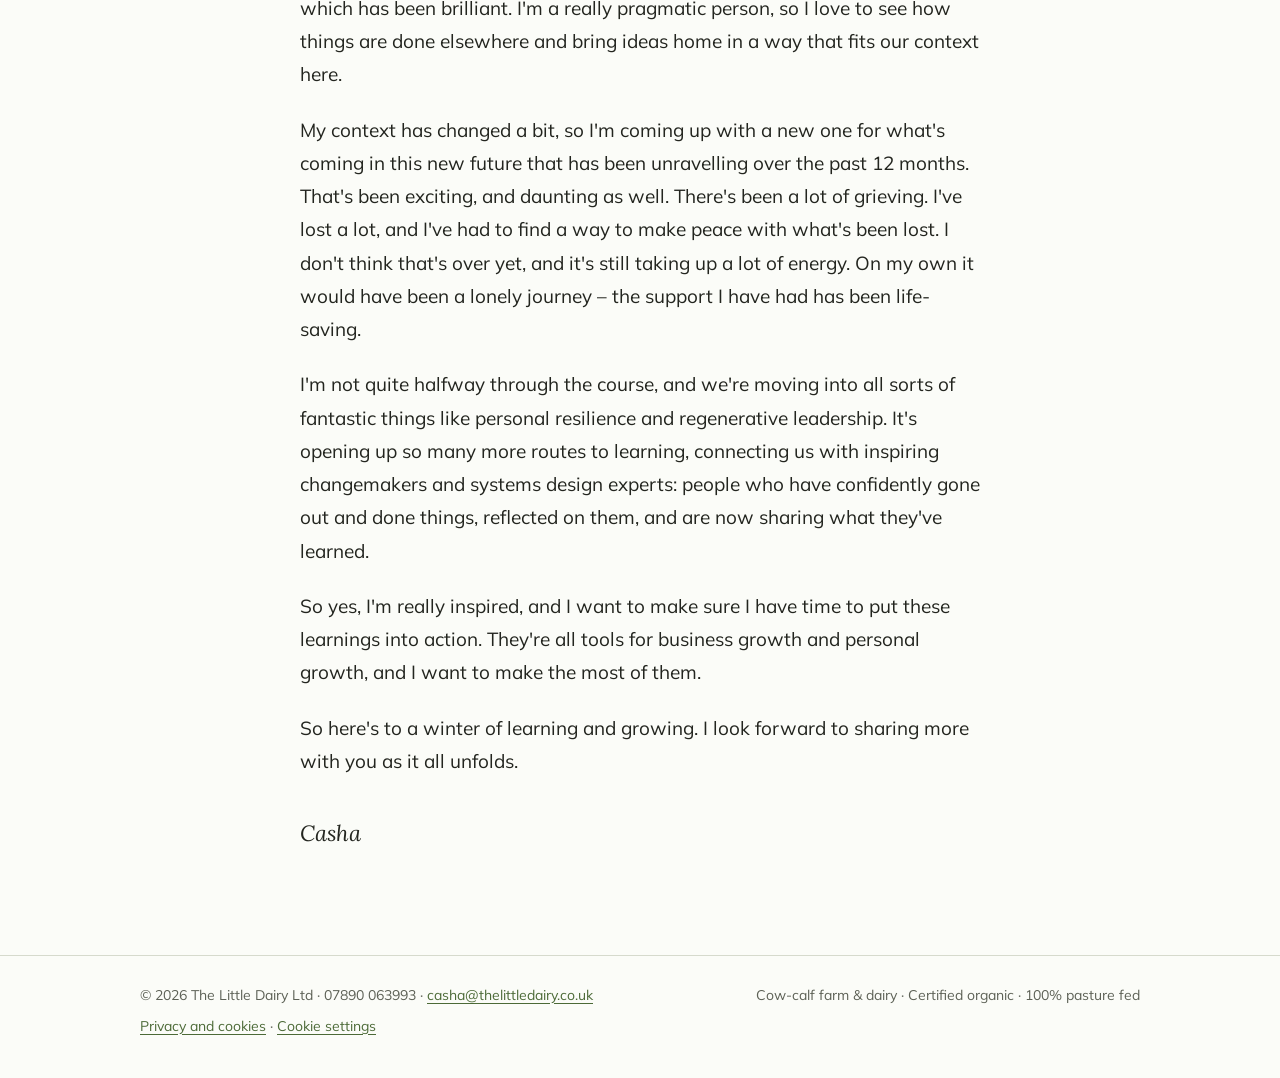
==== commit 4feecfb2: "Menu: put Dairy before Beef Co-Authored-By: Claude Opus 5.5 <noreply@anthropic.com> Claude-Session: " ====
--- a/back-on-the-land.html
+++ b/back-on-the-land.html
@@ -31,8 +31,8 @@
     <a class="wordmark" href="index.html"><img src="favicon.png" alt="" width="30" height="30">The Little Dairy</a>
     <nav class="nav" aria-label="Main">
       <a href="index.html">Home</a>
+      <a href="dairy.html">Dairy</a>
       <a href="beef.html">Beef</a>
-      <a href="dairy.html">Dairy</a>
       <a href="field-to-folk.html">Field to Folk</a>
       <a href="blog.html">Blog</a>
       <a href="index.html#contact">Contact</a>
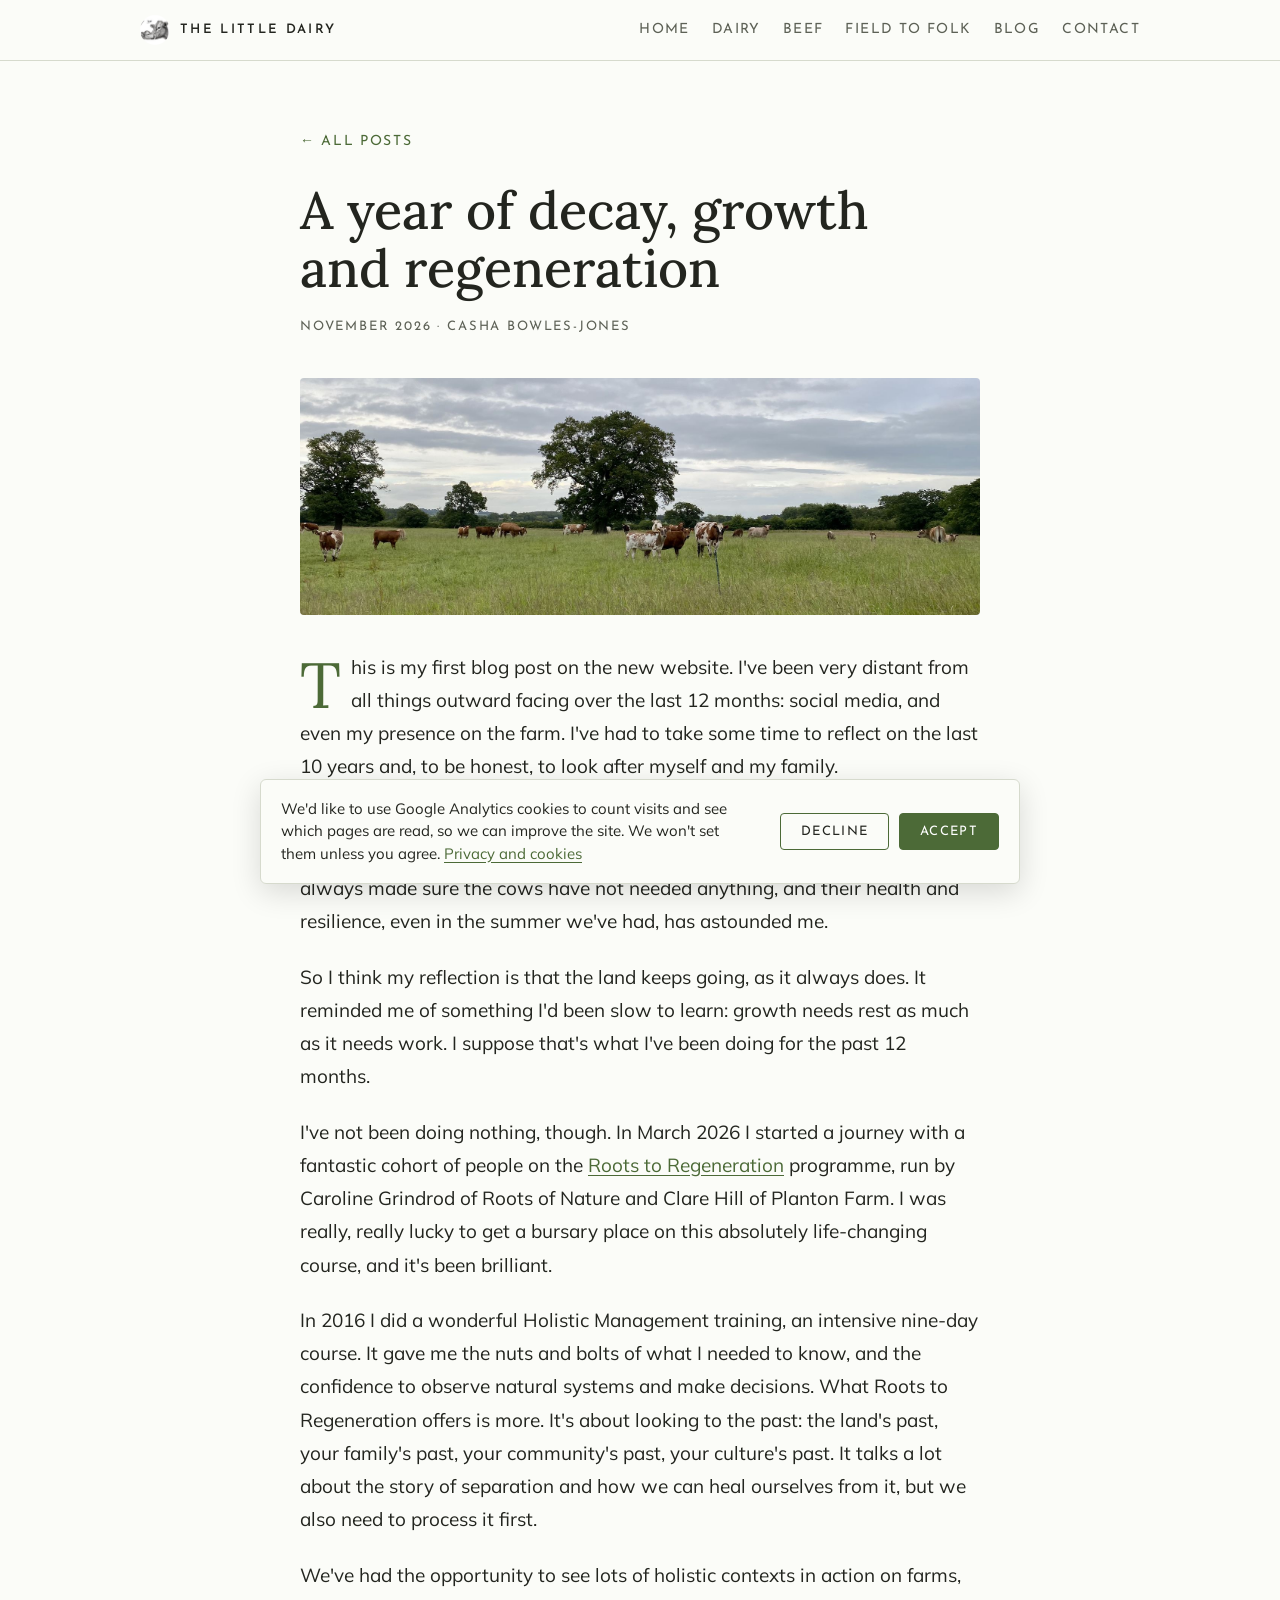
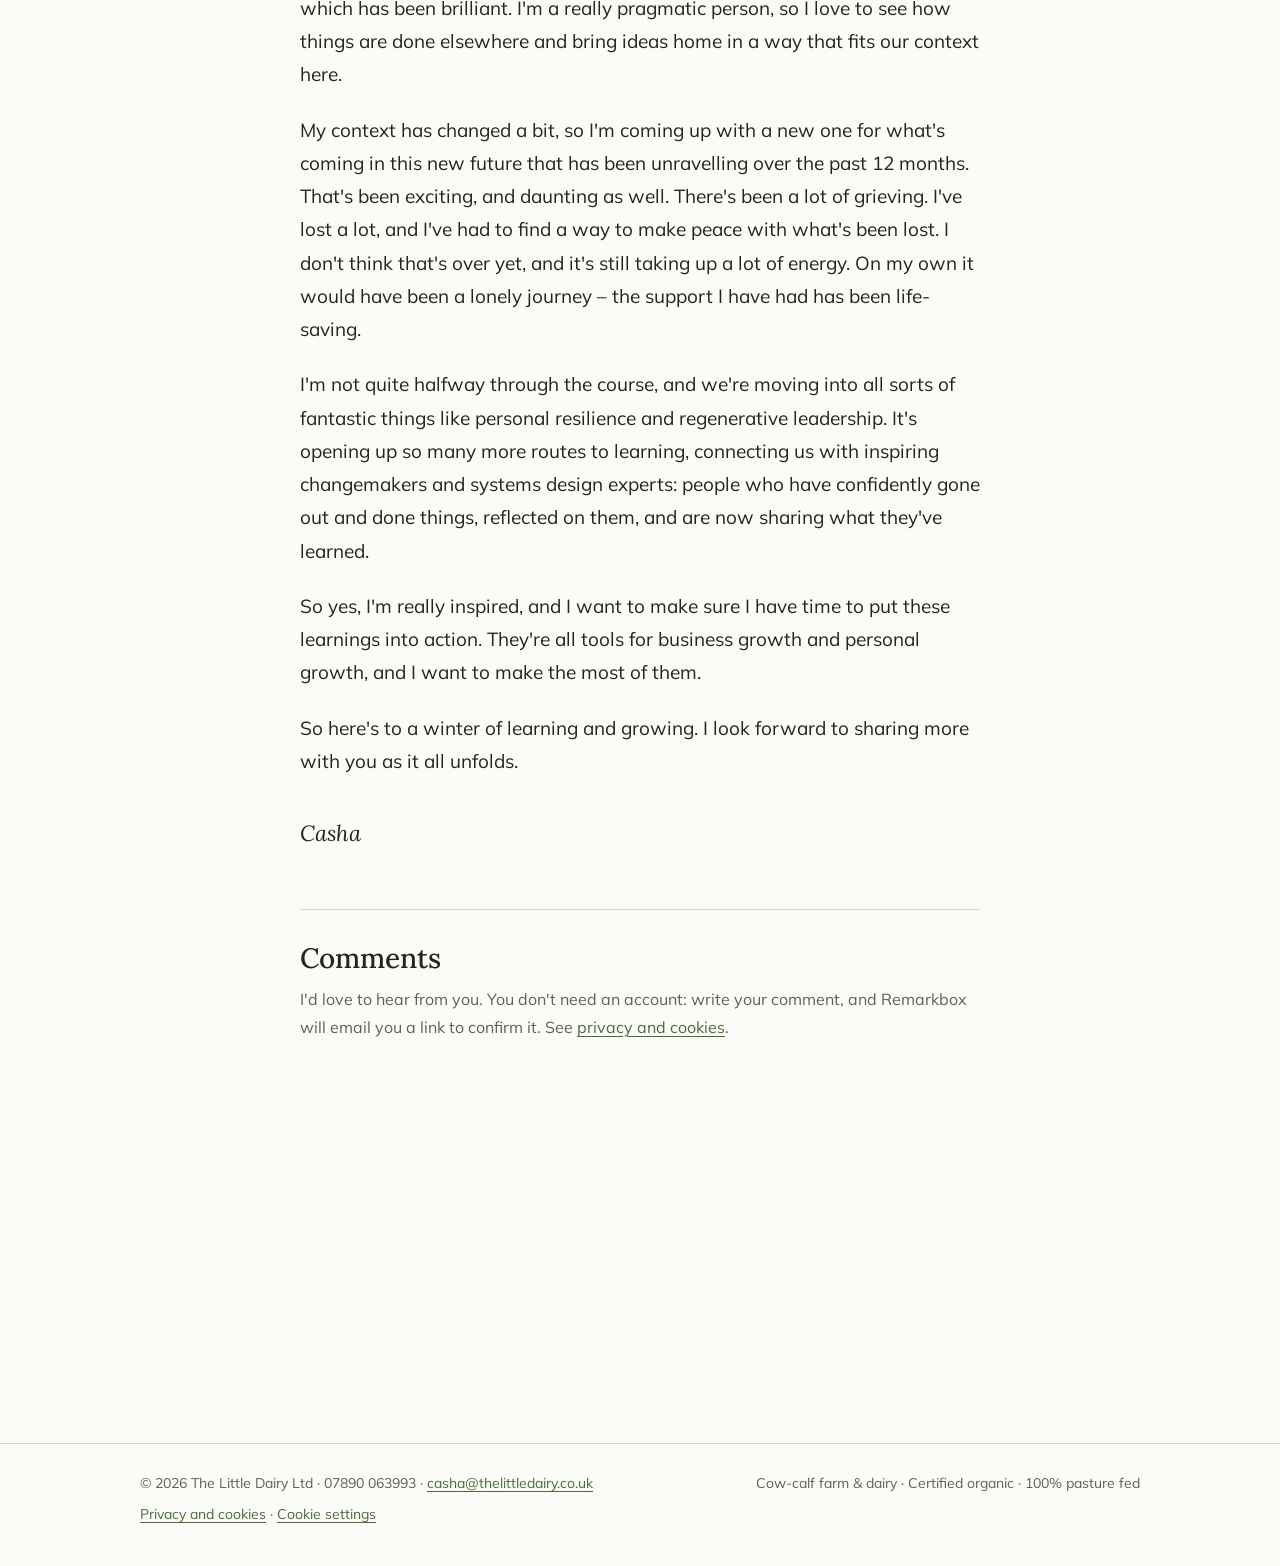
==== commit 4229d177: "Add Remarkbox comments to blog posts Comment box at the end of both blog posts (comments.js), keyed " ====
--- a/back-on-the-land.html
+++ b/back-on-the-land.html
@@ -58,6 +58,13 @@
       <p>So yes, I'm really inspired, and I want to make sure I have time to put these learnings into action. They're all tools for business growth and personal growth, and I want to make the most of them.</p>
       <p>So here's to a winter of learning and growing. I look forward to sharing more with you as it all unfolds.</p>
       <p class="sign">Casha</p>
+      <section class="comments" aria-labelledby="comments-heading">
+        <h2 id="comments-heading">Comments</h2>
+        <p class="comments-note">I'd love to hear from you. You don't need an account: write your comment, and Remarkbox will email you a link to confirm it. See <a href="privacy.html#comments">privacy and cookies</a>.</p>
+        <div id="remarkbox-div">
+          <noscript><iframe src="https://my.remarkbox.com/embed?nojs=true&amp;mode=light" style="height:600px;width:100%;border:none" title="Comments"></iframe></noscript>
+        </div>
+      </section>
     </div>
   </article>
 </main>
@@ -71,5 +78,6 @@
 </footer>
 
 <script src="consent.js" defer></script>
+<script src="comments.js" defer></script>
 </body>
 </html>
--- a/style.css
+++ b/style.css
@@ -238,3 +238,18 @@
 #cookie-banner button:focus-visible { outline: 2px solid var(--pasture); outline-offset: 2px; }
 .cookie-table td, .cookie-table th { font-size: 15px; vertical-align: top; }
 .privacy h2 { font-size: 26px; margin: 40px 0 14px; }
+
+/* photo rows on dairy and beef pages */
+.photo-row { display: grid; grid-template-columns: repeat(3, minmax(0, 1fr)); gap: 16px; margin-top: 40px; }
+.photo-row figure { margin: 0; }
+.photo-row img { display: block; width: 100%; aspect-ratio: 4 / 3; object-fit: cover; border-radius: 4px; }
+.photo-row figcaption { font-size: 14px; color: var(--soft); margin-top: 8px; }
+@media (max-width: 760px) { .photo-row { grid-template-columns: 1fr; gap: 20px; } }
+.photo-row.two { grid-template-columns: repeat(2, minmax(0, 1fr)); max-width: 760px; }
+@media (max-width: 760px) { .photo-row.two { grid-template-columns: 1fr; } }
+
+/* blog comments */
+.comments { margin-top: 56px; padding-top: 32px; border-top: 1px solid var(--rule); }
+.comments h2 { font-size: 28px; margin: 0 0 10px; }
+.article .comments .comments-note { font-size: 16px; color: var(--soft); }
+#remarkbox-iframe { display: block; margin-top: 12px; }
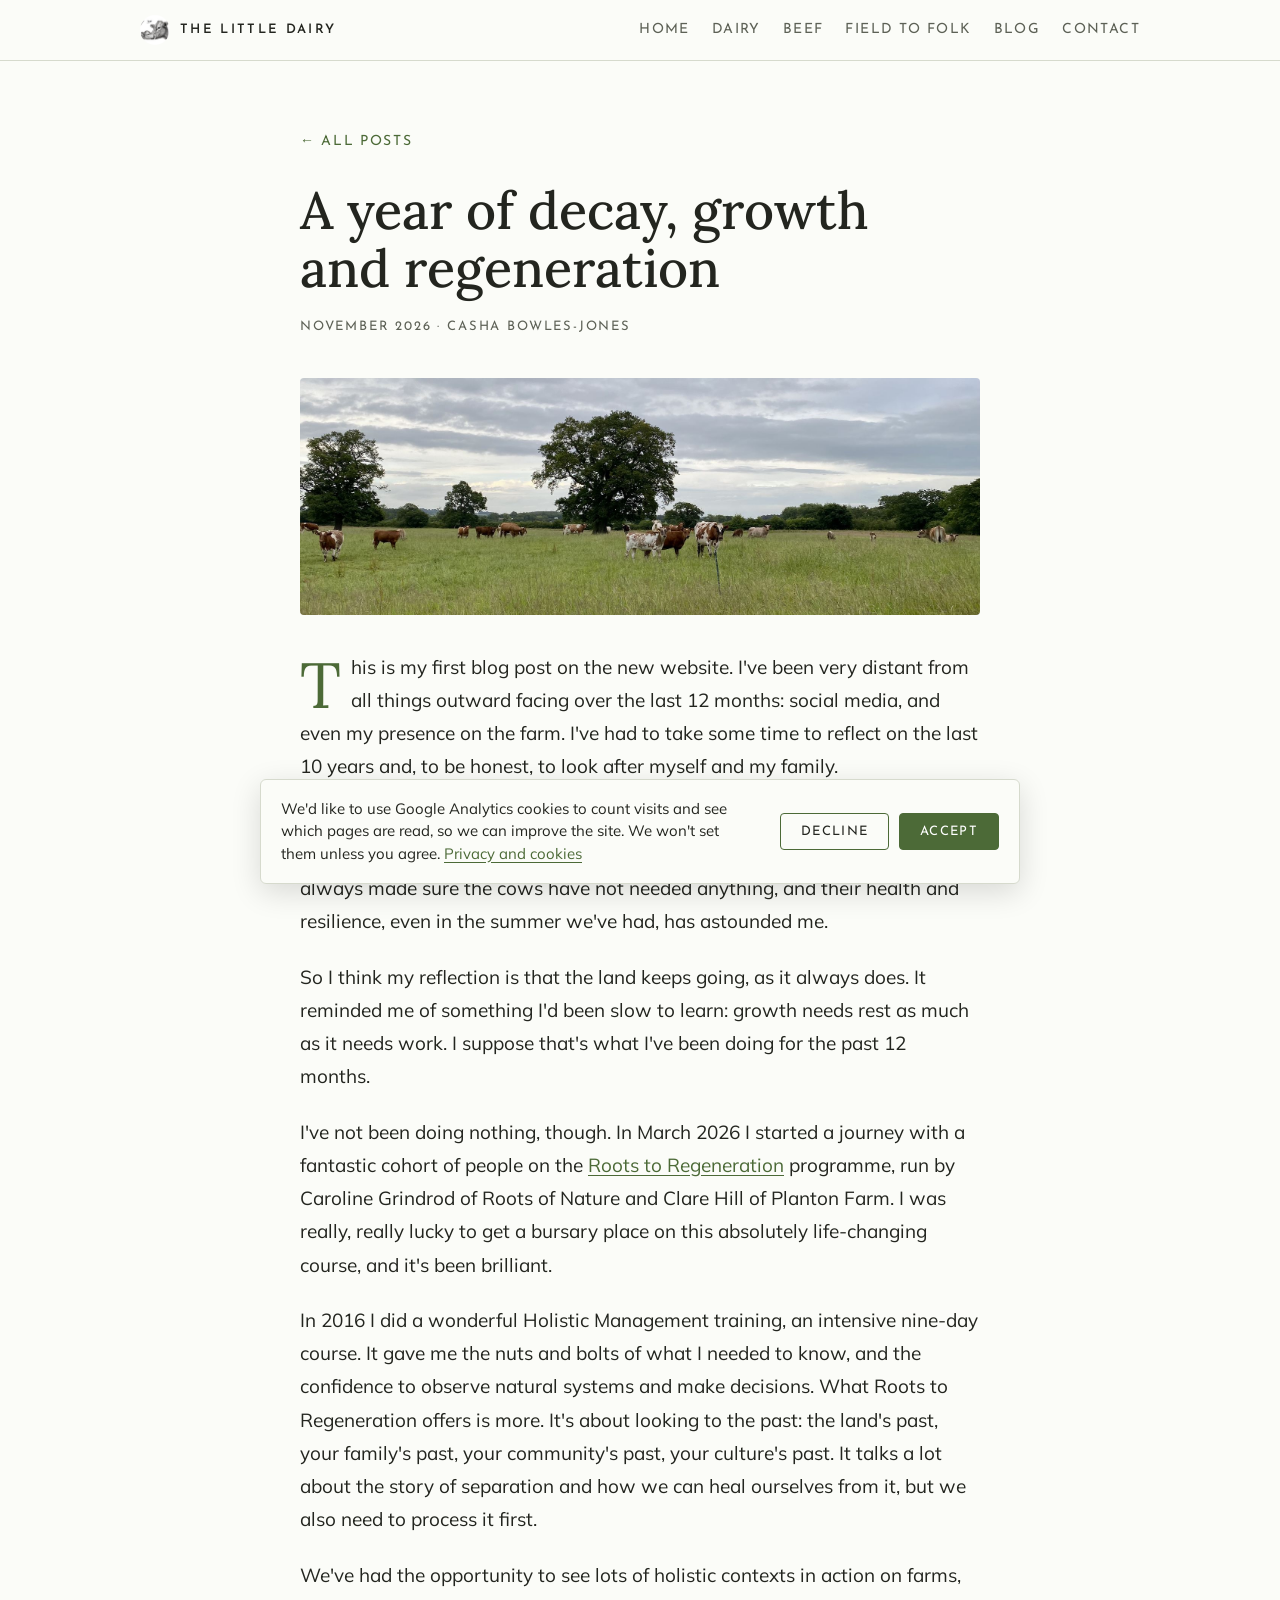
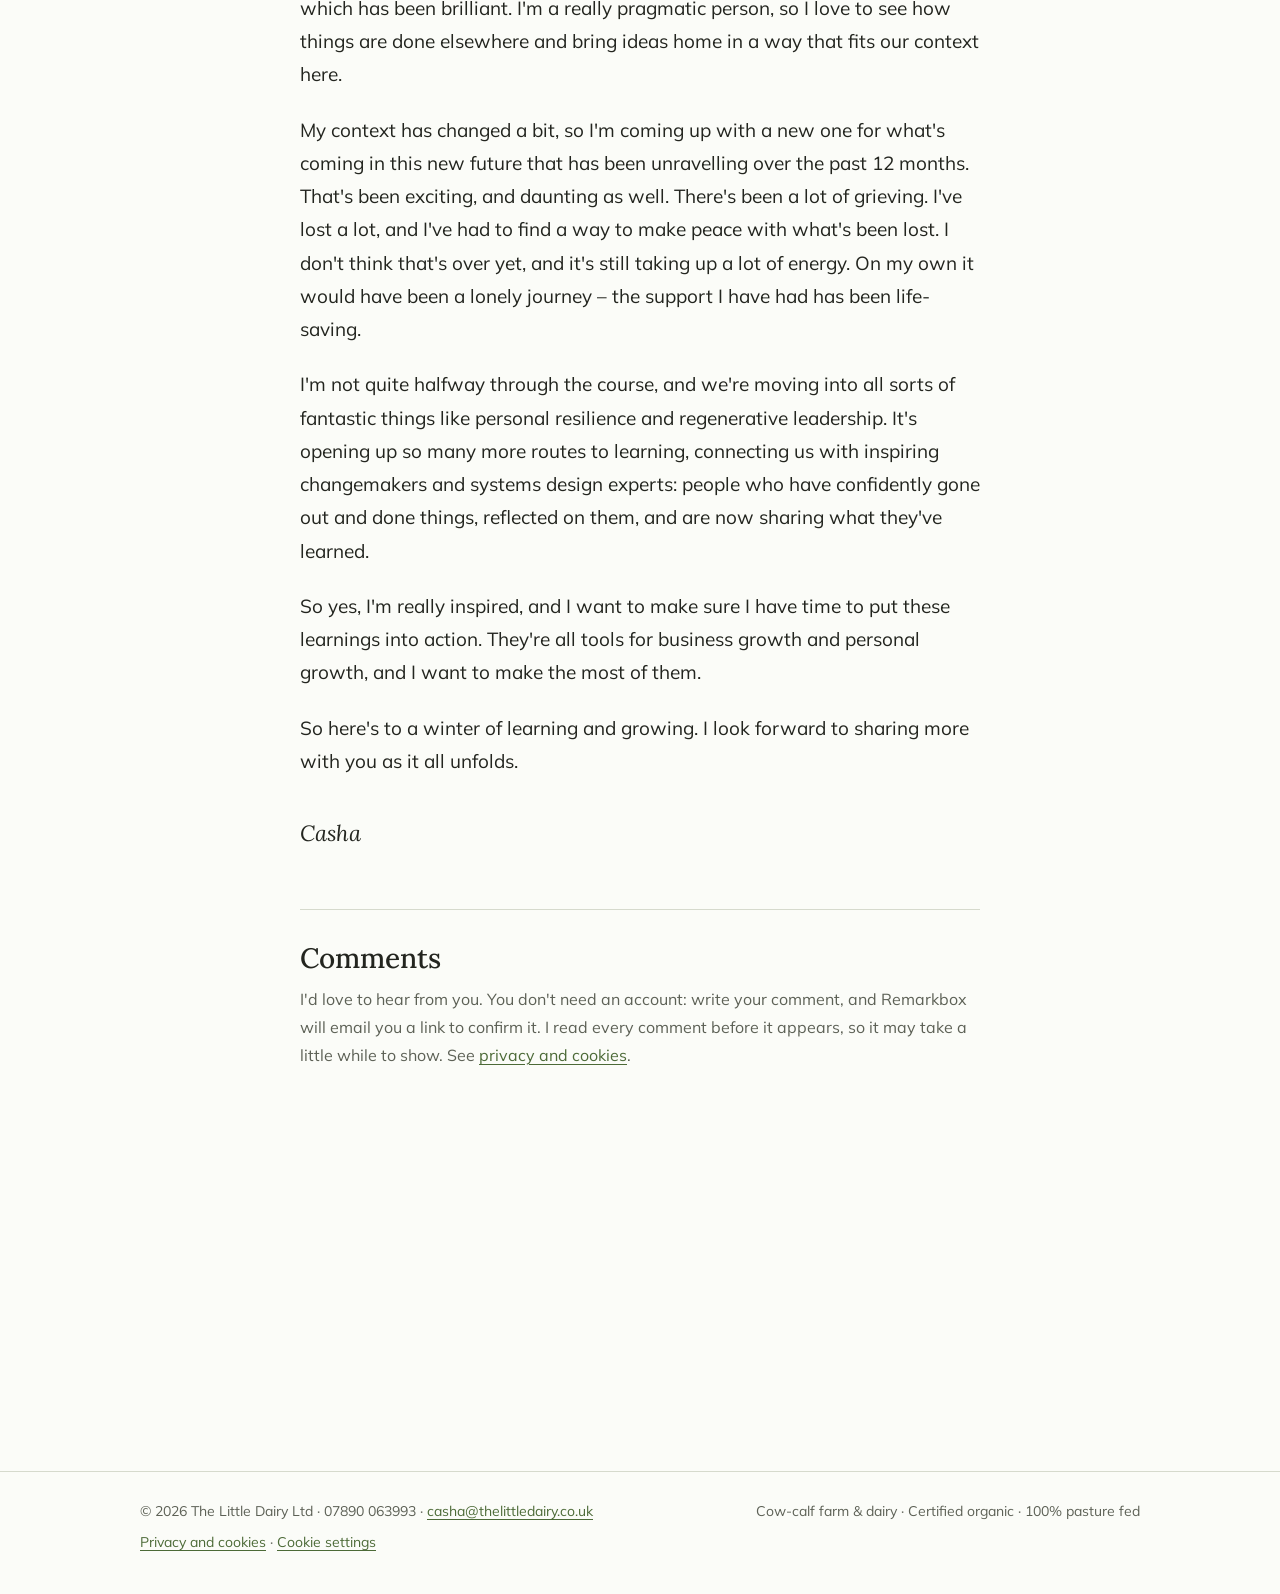
==== commit f1e3030e: "Blog comments: say comments are approved before they appear Co-Authored-By: Claude Opus 5.5 <noreply" ====
--- a/back-on-the-land.html
+++ b/back-on-the-land.html
@@ -60,7 +60,7 @@
       <p class="sign">Casha</p>
       <section class="comments" aria-labelledby="comments-heading">
         <h2 id="comments-heading">Comments</h2>
-        <p class="comments-note">I'd love to hear from you. You don't need an account: write your comment, and Remarkbox will email you a link to confirm it. See <a href="privacy.html#comments">privacy and cookies</a>.</p>
+        <p class="comments-note">I'd love to hear from you. You don't need an account: write your comment, and Remarkbox will email you a link to confirm it. I read every comment before it appears, so it may take a little while to show. See <a href="privacy.html#comments">privacy and cookies</a>.</p>
         <div id="remarkbox-div">
           <noscript><iframe src="https://my.remarkbox.com/embed?nojs=true&amp;mode=light" style="height:600px;width:100%;border:none" title="Comments"></iframe></noscript>
         </div>
